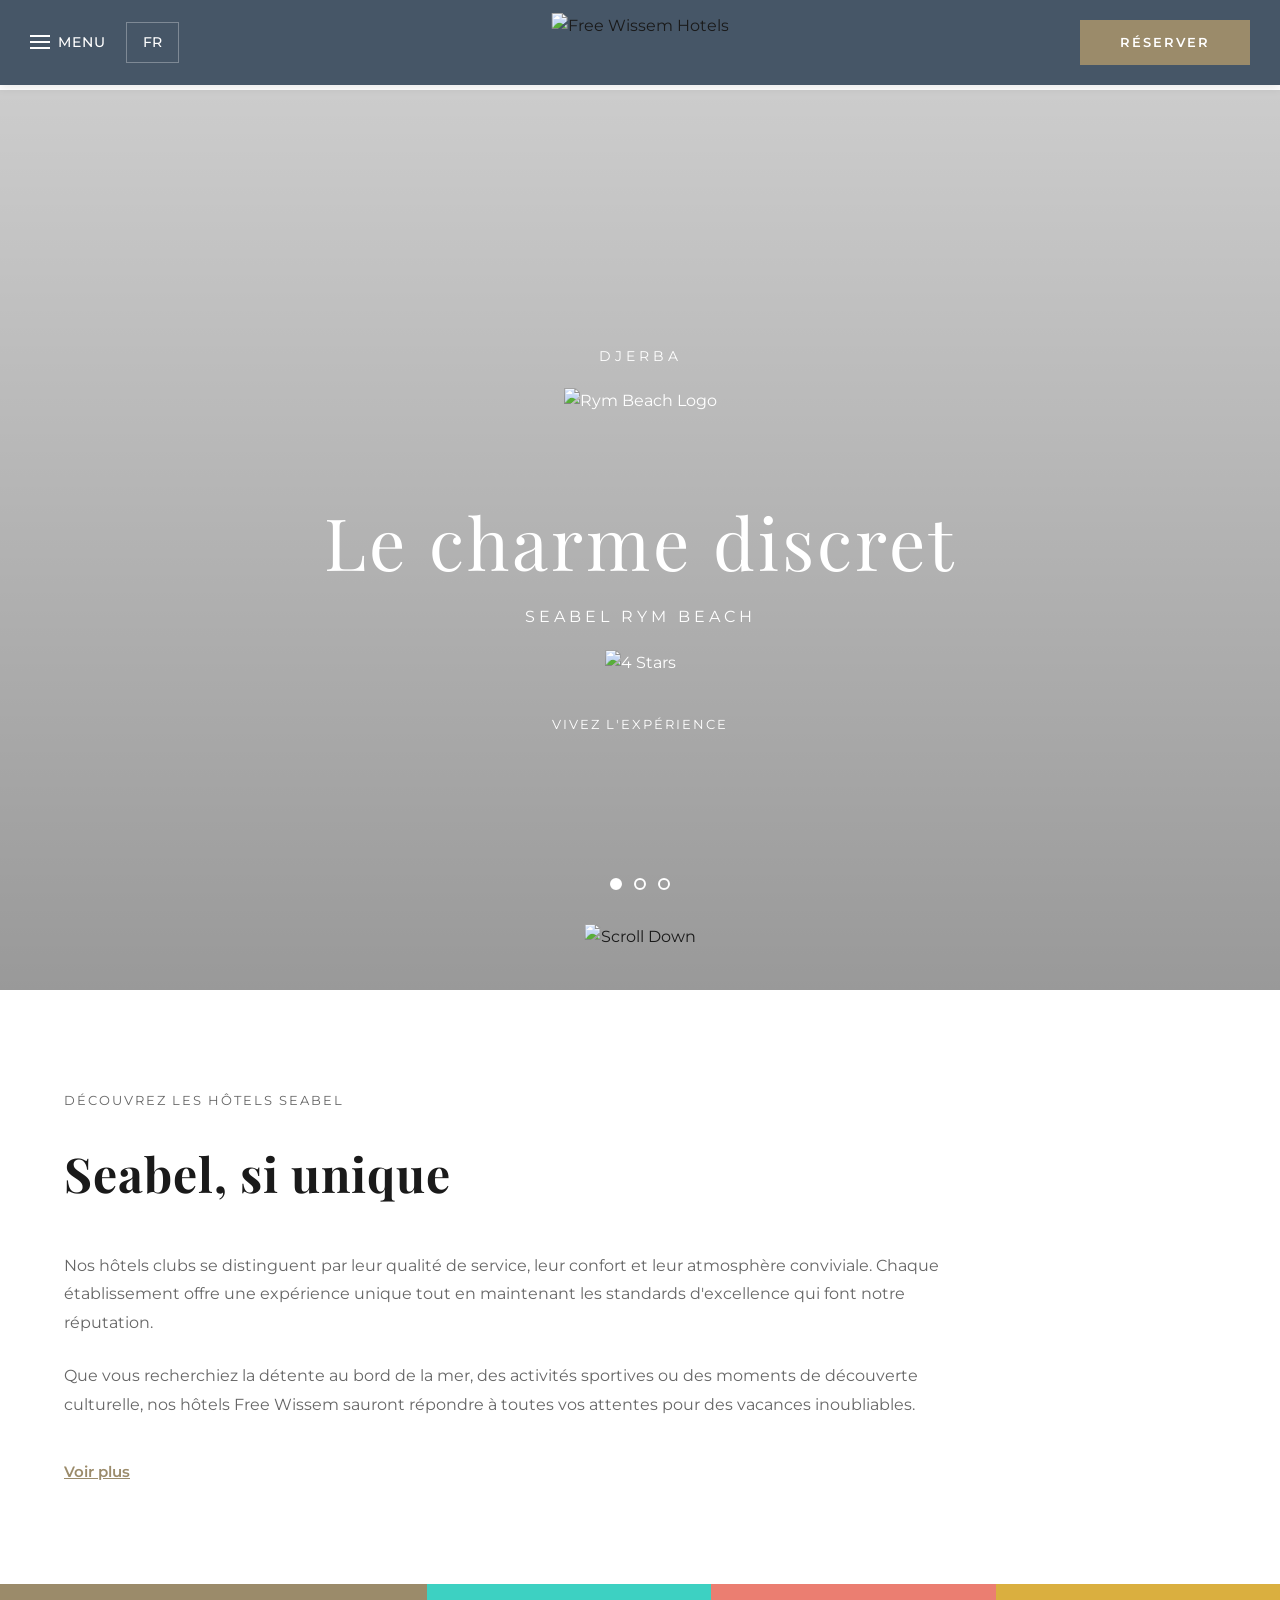
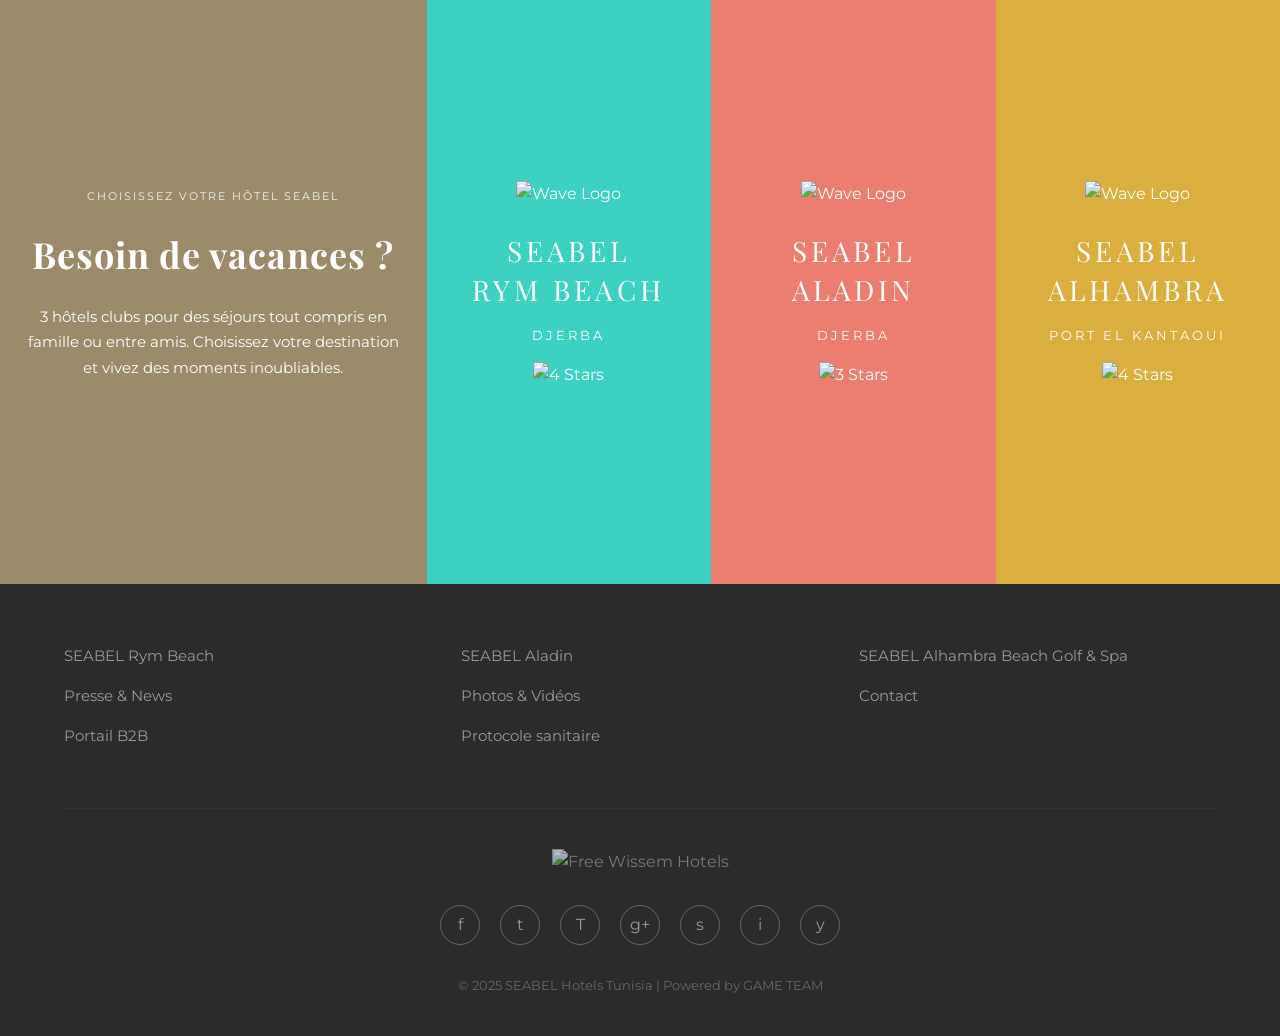
==== index.html @ 1a19ae2e "initial commit" ====
<!DOCTYPE html>
<html lang="fr">
<head>
    <meta charset="UTF-8">
    <meta name="viewport" content="width=device-width, initial-scale=1.0">
    <title>Seabel - Hotels & Resorts</title>
    <link rel="stylesheet" href="../styles.css">
    <link rel="preconnect" href="https://fonts.googleapis.com">
    <link rel="preconnect" href="https://fonts.gstatic.com" crossorigin>
    <link href="https://fonts.googleapis.com/css2?family=Montserrat:wght@300;400;500;600;700&family=Playfair+Display:wght@300;400;700&display=swap" rel="stylesheet">
</head>
<body>
    <!-- Header -->
    <header class="header">
        <div class="header-container">
            <div class="header-left">
                <input type="checkbox" id="menu-toggle" class="menu-toggle">
                <label for="menu-toggle" class="menu-button">
                    <span class="hamburger"></span>
                    <span class="menu-text">MENU</span>
                </label>
                
                <div class="language-selector">
                    <span class="current-lang">FR</span>
                </div>
            </div>
            
            <div class="header-center">
                <img src="https://slelguoygbfzlpylpxfs.supabase.co/storage/v1/object/public/test-clones/bacaa8ed-efd0-432f-a0ac-5a712ea986ef-seabelhotels-com/assets/images/seabel_hotels_logo-11.svg" alt="Free Wissem Hotels" class="logo">
                
            </div>
            
            <div class="header-right">
                <a href="#" class="reserve-button">RÉSERVER</a>
            </div>
        </div>
        
        <!-- Mobile Menu -->
        <nav class="mobile-menu">
            <ul>
                <li><a href="#rym-beach">Seabel Rym Beach</a></li>
                <li><a href="#aladin">SeabelAladin</a></li>
                <li><a href="#alhambra">Seabel Alhambra Beach Golf & Spa</a></li>
                <li><a href="#press">Presse & News</a></li>
                <li><a href="#media">Photos & Vidéos</a></li>
                <li><a href="#contact">Contact</a></li>
                <li><a href="#b2b">Portail B2B</a></li>
                <li><a href="#protocol">Protocole sanitaire</a></li>
            </ul>
        </nav>
    </header>

    <!-- Hero Slider -->
    <section class="hero-slider">
        <input type="radio" name="slider" id="slide1" checked>
        <input type="radio" name="slider" id="slide2">
        <input type="radio" name="slider" id="slide3">
        
        <div class="slides">
            <!-- Slide 1 -->
            <div class="slide" style="background-image: url('https://slelguoygbfzlpylpxfs.supabase.co/storage/v1/object/public/test-clones/bacaa8ed-efd0-432f-a0ac-5a712ea986ef-seabelhotels-com/assets/images/Slide-seabel-hotels-1-1-13.jpg')">
                <div class="slide-content">
                    <div class="slide-location">DJERBA</div>
                    <img src="https://slelguoygbfzlpylpxfs.supabase.co/storage/v1/object/public/test-clones/bacaa8ed-efd0-432f-a0ac-5a712ea986ef-seabelhotels-com/assets/images/Logo_slide_rym_beach-4.png" alt="Rym Beach Logo" class="slide-logo">
                    <h1 class="slide-title">Le charme discret</h1>
                    <div class="slide-hotel">SEABEL RYM BEACH</div>
                    <img src="https://slelguoygbfzlpylpxfs.supabase.co/storage/v1/object/public/test-clones/bacaa8ed-efd0-432f-a0ac-5a712ea986ef-seabelhotels-com/assets/images/4_Stars-7.png" alt="4 Stars" class="stars">
                    <div class="slide-cta">VIVEZ L'EXPÉRIENCE</div>
                </div>
            </div>
            
            <!-- Slide 2 -->
            <div class="slide" style="background-image: url('https://slelguoygbfzlpylpxfs.supabase.co/storage/v1/object/public/test-clones/bacaa8ed-efd0-432f-a0ac-5a712ea986ef-seabelhotels-com/assets/images/Slide_aladin_home-14.jpg')">
                <div class="slide-content">
                    <div class="slide-location">DJERBA</div>
                    <img src="https://slelguoygbfzlpylpxfs.supabase.co/storage/v1/object/public/test-clones/bacaa8ed-efd0-432f-a0ac-5a712ea986ef-seabelhotels-com/assets/images/Logo_aladin_slide-5.png" alt="Aladin Logo" class="slide-logo">
                    <h1 class="slide-title">L'authenticité retrouvée</h1>
                    <div class="slide-hotel">SEABEL ALADIN</div>
                    <img src="https://slelguoygbfzlpylpxfs.supabase.co/storage/v1/object/public/test-clones/bacaa8ed-efd0-432f-a0ac-5a712ea986ef-seabelhotels-com/assets/images/3_Stars-8.png" alt="3 Stars" class="stars">
                    <div class="slide-cta">VIVEZ L'EXPÉRIENCE</div>
                </div>
            </div>
            
            <!-- Slide 3 -->
            <div class="slide" style="background-image: url('https://slelguoygbfzlpylpxfs.supabase.co/storage/v1/object/public/test-clones/bacaa8ed-efd0-432f-a0ac-5a712ea986ef-seabelhotels-com/assets/images/Slide_alhambra_home-15.jpg')">
                <div class="slide-content">
                    <div class="slide-location">PORT EL KANTAOUI</div>
                    <img src="https://slelguoygbfzlpylpxfs.supabase.co/storage/v1/object/public/test-clones/bacaa8ed-efd0-432f-a0ac-5a712ea986ef-seabelhotels-com/assets/images/Logo_slide_alhambra-6.png" alt="Alhambra Logo" class="slide-logo">
                    <h1 class="slide-title">Le luxe paisible</h1>
                    <div class="slide-hotel">SEABEL ALHAMBRA</div>
                    <img src="https://slelguoygbfzlpylpxfs.supabase.co/storage/v1/object/public/test-clones/bacaa8ed-efd0-432f-a0ac-5a712ea986ef-seabelhotels-com/assets/images/4_Stars-7.png" alt="4 Stars" class="stars">
                    <div class="slide-cta">VIVEZ L'EXPÉRIENCE</div>
                </div>
            </div>
        </div>
        
        <!-- Navigation -->
        <div class="slider-nav">
            <label for="slide1" class="nav-dot"></label>
            <label for="slide2" class="nav-dot"></label>
            <label for="slide3" class="nav-dot"></label>
        </div>
        
        <!-- Scroll Indicator -->
        <div class="scroll-indicator">
            <img src="https://slelguoygbfzlpylpxfs.supabase.co/storage/v1/object/public/test-clones/bacaa8ed-efd0-432f-a0ac-5a712ea986ef-seabelhotels-com/assets/icons/arrow_bottom-3.png" alt="Scroll Down">
        </div>
    </section>

    <!-- About Section -->
    <section class="about-section">
        <div class="container">
            <div class="about-eyebrow">DÉCOUVREZ LES HÔTELS SEABEL</div>
            <h2 class="about-title">Seabel, si unique</h2>
            <div class="about-content">
                <p>Nos hôtels clubs se distinguent par leur qualité de service, leur confort et leur atmosphère conviviale. Chaque établissement offre une expérience unique tout en maintenant les standards d'excellence qui font notre réputation.</p>
                <p>Que vous recherchiez la détente au bord de la mer, des activités sportives ou des moments de découverte culturelle, nos hôtels Free Wissem sauront répondre à toutes vos attentes pour des vacances inoubliables.</p>
                <a href="#" class="about-link">Voir plus</a>
            </div>
        </div>
    </section>

    <!-- Hotels Showcase -->
    <section class="hotels-showcase">
        
               <div class="hotel-panel panel-selection">
            <div class="panel-content">
                <div class="selection-eyebrow">CHOISISSEZ VOTRE HÔTEL SEABEL</div>
                <h3 class="selection-title">Besoin de vacances ?</h3>
                <p class="selection-text">3 hôtels clubs pour des séjours tout compris en famille ou entre amis. Choisissez votre destination et vivez des moments inoubliables.</p>
            </div>
        </div>
        

        <div class="hotel-panel panel-rym" style="background-image: url('https://slelguoygbfzlpylpxfs.supabase.co/storage/v1/object/public/test-clones/bacaa8ed-efd0-432f-a0ac-5a712ea986ef-seabelhotels-com/assets/images/vignette_seabel_rym-20.jpg')">
            <div class="panel-content">
                <img src="https://slelguoygbfzlpylpxfs.supabase.co/storage/v1/object/public/test-clones/bacaa8ed-efd0-432f-a0ac-5a712ea986ef-seabelhotels-com/assets/images/seabel_hotels_sigle_blanc-10.svg" alt="Wave Logo" class="hotel-wave">
                <h3 class="hotel-name">SEABEL<br>RYM BEACH</h3>
                <div class="hotel-location">DJERBA</div>
                <img src="https://slelguoygbfzlpylpxfs.supabase.co/storage/v1/object/public/test-clones/bacaa8ed-efd0-432f-a0ac-5a712ea986ef-seabelhotels-com/assets/images/4_Stars-7.png" alt="4 Stars" class="hotel-stars">
            </div>
        </div>
        
        <div class="hotel-panel panel-aladin" style="background-image: url('https://slelguoygbfzlpylpxfs.supabase.co/storage/v1/object/public/test-clones/bacaa8ed-efd0-432f-a0ac-5a712ea986ef-seabelhotels-com/assets/images/vignette_seabel_aladin-21.jpg')">
            <div class="panel-content">
                <img src="https://slelguoygbfzlpylpxfs.supabase.co/storage/v1/object/public/test-clones/bacaa8ed-efd0-432f-a0ac-5a712ea986ef-seabelhotels-com/assets/images/seabel_hotels_sigle_blanc-10.svg" alt="Wave Logo" class="hotel-wave">
                <h3 class="hotel-name">SEABEL<br>ALADIN</h3>
                <div class="hotel-location">DJERBA</div>
                <img src="https://slelguoygbfzlpylpxfs.supabase.co/storage/v1/object/public/test-clones/bacaa8ed-efd0-432f-a0ac-5a712ea986ef-seabelhotels-com/assets/images/3_Stars-8.png" alt="3 Stars" class="hotel-stars">
            </div>
        </div>
        
        <div class="hotel-panel panel-alhambra" style="background-image: url('https://slelguoygbfzlpylpxfs.supabase.co/storage/v1/object/public/test-clones/bacaa8ed-efd0-432f-a0ac-5a712ea986ef-seabelhotels-com/assets/images/vignette_seabel_alhambra-22.jpg')">
            <div class="panel-content">
                <img src="https://slelguoygbfzlpylpxfs.supabase.co/storage/v1/object/public/test-clones/bacaa8ed-efd0-432f-a0ac-5a712ea986ef-seabelhotels-com/assets/images/seabel_hotels_sigle_blanc-10.svg" alt="Wave Logo" class="hotel-wave">
                <h3 class="hotel-name">SEABEL<br>ALHAMBRA</h3>
                <div class="hotel-location">PORT EL KANTAOUI</div>
                <img src="https://slelguoygbfzlpylpxfs.supabase.co/storage/v1/object/public/test-clones/bacaa8ed-efd0-432f-a0ac-5a712ea986ef-seabelhotels-com/assets/images/4_Stars-7.png" alt="4 Stars" class="hotel-stars">
            </div>
        </div>
    </section>

    <!-- Footer -->
    <footer class="footer">
        <div class="footer-container">
            <div class="footer-columns">
                <div class="footer-column">
                    <a href="#rym-beach">SEABEL Rym Beach</a>
                    <a href="#press">Presse & News</a>
                    <a href="#b2b">Portail B2B</a>
                </div>
                <div class="footer-column">
                    <a href="#aladin">SEABEL Aladin</a>
                    <a href="#media">Photos & Vidéos</a>
                    <a href="#protocol">Protocole sanitaire</a>
                </div>
                <div class="footer-column">
                    <a href="#alhambra">SEABEL Alhambra Beach Golf & Spa</a>
                    <a href="#contact">Contact</a>
                </div>
            </div>
            
            <div class="footer-bottom">
                <img src="https://slelguoygbfzlpylpxfs.supabase.co/storage/v1/object/public/test-clones/bacaa8ed-efd0-432f-a0ac-5a712ea986ef-seabelhotels-com/assets/images/seabel_hotels_logo-11.svg" alt="Free Wissem Hotels" class="footer-logo">
                
                <div class="social-icons">
                    <a href="#" class="social-icon">f</a>
                    <a href="#" class="social-icon">t</a>
                    <a href="#" class="social-icon">T</a>
                    <a href="#" class="social-icon">g+</a>
                    <a href="#" class="social-icon">s</a>
                    <a href="#" class="social-icon">i</a>
                    <a href="#" class="social-icon">y</a>
                </div>
                
                <div class="copyright">
                    © 2025 SEABEL Hotels Tunisia | Powered by GAME TEAM
                </div>
            </div>
        </div>
    </footer>
</body>
</html>
---- styles.css ----
/* Reset and Base Styles */
* {
    margin: 0;
    padding: 0;
    box-sizing: border-box;
}

:root {
    --color-primary: #9B8B6A;
    --color-text-primary: #1a1a1a;
    --color-text-secondary: #666666;
    --color-white: #ffffff;
    --color-light-gray: #F5F5F5;
    --color-turquoise: #1CC9B8;
    --color-coral: #E86859;
    --color-amber: #D4A21E;
    --color-dark-bg: #2B2B2B;
    --color-header-bg: rgba(61, 77, 95, 0.95);
    --font-display: 'Playfair Display', serif;
    --font-body: 'Montserrat', sans-serif;
}

html {
    scroll-behavior: smooth;
}

body {
    font-family: var(--font-body);
    font-size: 16px;
    line-height: 1.6;
    color: var(--color-text-primary);
    background-color: var(--color-white);
}

h1, h2, h3 {
    font-family: var(--font-display);
}

a {
    text-decoration: none;
    color: inherit;
}

.container {
    max-width: 1200px;
    margin: 0 auto;
    padding: 0 24px;
}

/* Header Styles */
.header {
    position: fixed;
    top: 0;
    left: 0;
    right: 0;
    background: var(--color-header-bg);
    z-index: 1000;
    padding: 20px 0;
    box-shadow: 0 2px 10px rgba(0, 0, 0, 0.1);
}

.header-container {
    max-width: 1400px;
    margin: 0 auto;
    padding: 0 30px;
    display: flex;
    justify-content: space-between;
    align-items: center;
}

.header-left {
    display: flex;
    align-items: center;
    gap: 20px;
}

.menu-toggle {
    display: none;
}

.menu-button {
    display: flex;
    align-items: center;
    gap: 8px;
    cursor: pointer;
    color: var(--color-white);
    font-size: 14px;
    font-weight: 500;
    letter-spacing: 1px;
}

.hamburger {
    width: 20px;
    height: 2px;
    background: var(--color-white);
    position: relative;
    display: block;
    transition: all 0.3s ease;
}

.hamburger::before,
.hamburger::after {
    content: '';
    position: absolute;
    width: 20px;
    height: 2px;
    background: var(--color-white);
    left: 0;
    transition: all 0.3s ease;
}

.hamburger::before {
    top: -6px;
}

.hamburger::after {
    top: 6px;
}

.menu-toggle:checked + .menu-button .hamburger {
    background: transparent;
}

.menu-toggle:checked + .menu-button .hamburger::before {
    transform: rotate(45deg);
    top: 0;
}

.menu-toggle:checked + .menu-button .hamburger::after {
    transform: rotate(-45deg);
    top: 0;
}

.menu-text {
    color: var(--color-white);
}

.language-selector {
    color: var(--color-white);
    font-size: 14px;
    font-weight: 500;
    padding: 8px 16px;
    border: 1px solid rgba(255, 255, 255, 0.3);
    cursor: pointer;
}

.header-center {
    position: absolute;
    left: 50%;
    transform: translateX(-50%);
    text-align: center;
}

.logo {
    height: 50px;
    display: block;
    margin-bottom: 8px;
}

.app-badges {
    display: flex;
    gap: 8px;
    justify-content: center;
}

.app-badge {
    height: 18px;
}

.header-right {
    display: flex;
    align-items: center;
    gap: 20px;
}

.reserve-button {
    background: var(--color-primary);
    color: var(--color-white);
    padding: 12px 40px;
    font-size: 13px;
    font-weight: 600;
    letter-spacing: 2px;
    text-transform: uppercase;
    transition: all 0.3s ease;
}

.reserve-button:hover {
    background: #8a7a5a;
}

/* Mobile Menu */
.mobile-menu {
    position: fixed;
    top: 90px;
    right: -100%;
    width: 300px;
    height: calc(100vh - 90px);
    background: var(--color-header-bg);
    transition: right 0.4s ease;
    overflow-y: auto;
    padding: 40px 20px;
    z-index: 999;
}

.menu-toggle:checked ~ .mobile-menu {
    right: 0;
}

.mobile-menu ul {
    list-style: none;
}

.mobile-menu li {
    margin-bottom: 24px;
}

.mobile-menu a {
    color: var(--color-white);
    font-size: 15px;
    font-weight: 500;
    letter-spacing: 0.5px;
    transition: color 0.3s ease;
}

.mobile-menu a:hover {
    color: var(--color-primary);
}

/* Hero Slider */
.hero-slider {
    position: relative;
    height: 100vh;
    overflow: hidden;
    margin-top: 90px;
}

.hero-slider input[type="radio"] {
    display: none;
}

.slides {
    display: flex;
    height: 100%;
    position: relative;
}

.slide {
    position: absolute;
    width: 100%;
    height: 100%;
    background-size: cover;
    background-position: center;
    opacity: 0;
    transition: opacity 1s ease-in-out;
    pointer-events: none;
}

.slide::before {
    content: '';
    position: absolute;
    top: 0;
    left: 0;
    right: 0;
    bottom: 0;
    background: linear-gradient(to bottom, rgba(0,0,0,0.2) 0%, rgba(0,0,0,0.4) 100%);
}

#slide1:checked ~ .slides .slide:nth-child(1),
#slide2:checked ~ .slides .slide:nth-child(2),
#slide3:checked ~ .slides .slide:nth-child(3) {
    opacity: 1;
    pointer-events: auto;
}

.slide-content {
    position: relative;
    z-index: 10;
    height: 100%;
    display: flex;
    flex-direction: column;
    justify-content: center;
    align-items: center;
    text-align: center;
    color: var(--color-white);
    padding: 0 20px;
}

.slide-location {
    font-size: 14px;
    letter-spacing: 4px;
    text-transform: uppercase;
    margin-bottom: 20px;
    font-weight: 400;
}

.slide-logo {
    height: 80px;
    margin-bottom: 30px;
}

.slide-title {
    font-size: 72px;
    font-weight: 300;
    letter-spacing: 3px;
    margin-bottom: 20px;
    line-height: 1.2;
}

.slide-hotel {
    font-size: 16px;
    letter-spacing: 4px;
    text-transform: uppercase;
    margin-bottom: 20px;
    font-weight: 400;
}

.stars {
    height: 24px;
    margin-bottom: 20px;
}

.slide-cta {
    font-size: 13px;
    letter-spacing: 2px;
    text-transform: uppercase;
    margin-top: 20px;
}

/* Slider Navigation Dots */
.slider-nav {
    position: absolute;
    bottom: 100px;
    left: 50%;
    transform: translateX(-50%);
    display: flex;
    gap: 12px;
    z-index: 20;
}

.nav-dot {
    width: 12px;
    height: 12px;
    border: 2px solid var(--color-white);
    border-radius: 50%;
    cursor: pointer;
    transition: all 0.3s ease;
    display: block;
}

.nav-dot:hover {
    background: rgba(255, 255, 255, 0.5);
}

#slide1:checked ~ .slider-nav label[for="slide1"],
#slide2:checked ~ .slider-nav label[for="slide2"],
#slide3:checked ~ .slider-nav label[for="slide3"] {
    background: var(--color-white);
}

/* Scroll Indicator */
.scroll-indicator {
    position: absolute;
    bottom: 40px;
    left: 50%;
    transform: translateX(-50%);
    z-index: 20;
    text-align: center;
}

.scroll-indicator img {
    width: 20px;
    animation: bounce 2s infinite;
}

@keyframes bounce {
    0%, 20%, 50%, 80%, 100% {
        transform: translateY(0);
    }
    40% {
        transform: translateY(-10px);
    }
    60% {
        transform: translateY(-5px);
    }
}

/* About Section */
.about-section {
    padding: 100px 0;
    background: var(--color-white);
}

.about-eyebrow {
    font-size: 13px;
    letter-spacing: 2px;
    text-transform: uppercase;
    color: var(--color-text-secondary);
    margin-bottom: 24px;
}

.about-title {
    font-size: 48px;
    font-weight: 700;
    color: var(--color-text-primary);
    margin-bottom: 40px;
    letter-spacing: 1px;
}

.about-content {
    max-width: 900px;
}

.about-content p {
    font-size: 16px;
    line-height: 1.8;
    color: var(--color-text-secondary);
    margin-bottom: 24px;
}

.about-link {
    display: inline-block;
    color: var(--color-primary);
    font-weight: 600;
    font-size: 15px;
    text-decoration: underline;
    margin-top: 16px;
    transition: color 0.3s ease;
}

.about-link:hover {
    color: #8a7a5a;
}

/* Hotels Showcase */
.hotels-showcase {
    display: flex;
    min-height: 600px;
}

.hotel-panel {
    flex: 1;
    position: relative;
    overflow: hidden;
    background-size: cover;
    background-position: center;
    display: flex;
    align-items: center;
    justify-content: center;
    transition: all 0.4s ease;
    min-height: 600px;
}

.hotel-panel::before {
    content: '';
    position: absolute;
    top: 0;
    left: 0;
    right: 0;
    bottom: 0;
    transition: opacity 0.4s ease;
}

.panel-lifestyle::before {
    background: rgba(0, 0, 0, 0.6);
}

.panel-selection {
    background: var(--color-primary);
    flex: 1.5;
}

.panel-rym::before {
    background: rgba(28, 201, 184, 0.85);
}

.panel-aladin::before {
    background: rgba(232, 104, 89, 0.85);
}

.panel-alhambra::before {
    background: rgba(212, 162, 30, 0.85);
}

.hotel-panel:hover::before {
    opacity: 0.75;
}

.hotel-panel:hover {
    flex: 1.2;
}

.panel-content {
    position: relative;
    z-index: 10;
    text-align: center;
    color: var(--color-white);
    padding: 40px 20px;
}

.lifestyle-logo {
    height: 100px;
    margin-bottom: 20px;
}

.lifestyle-tagline {
    font-size: 13px;
    letter-spacing: 3px;
    text-transform: uppercase;
}

.selection-eyebrow {
    font-size: 11px;
    letter-spacing: 2px;
    text-transform: uppercase;
    margin-bottom: 20px;
    opacity: 0.9;
}

.selection-title {
    font-size: 36px;
    font-weight: 700;
    margin-bottom: 20px;
    letter-spacing: 1px;
}

.selection-text {
    font-size: 15px;
    line-height: 1.7;
    max-width: 400px;
    margin: 0 auto;
}

.hotel-wave {
    height: 60px;
    margin-bottom: 24px;
}

.hotel-name {
    font-size: 28px;
    font-weight: 400;
    letter-spacing: 4px;
    text-transform: uppercase;
    margin-bottom: 16px;
    line-height: 1.4;
}

.hotel-location {
    font-size: 13px;
    letter-spacing: 3px;
    text-transform: uppercase;
    margin-bottom: 16px;
}

.hotel-stars {
    height: 20px;
}

/* Footer */
.footer {
    background: var(--color-dark-bg);
    padding: 60px 0 40px;
    color: #999999;
}

.footer-container {
    max-width: 1200px;
    margin: 0 auto;
    padding: 0 24px;
}

.footer-columns {
    display: grid;
    grid-template-columns: repeat(3, 1fr);
    gap: 40px;
    margin-bottom: 60px;
}

.footer-column {
    display: flex;
    flex-direction: column;
    gap: 16px;
}

.footer-column a {
    font-size: 15px;
    color: #999999;
    transition: color 0.3s ease;
}

.footer-column a:hover {
    color: var(--color-white);
}

.footer-bottom {
    text-align: center;
    padding-top: 40px;
    border-top: 1px solid #333333;
}

.footer-logo {
    height: 50px;
    margin-bottom: 30px;
    opacity: 0.7;
}

.social-icons {
    display: flex;
    justify-content: center;
    gap: 20px;
    margin-bottom: 30px;
}

.social-icon {
    width: 40px;
    height: 40px;
    border: 1px solid #666666;
    border-radius: 50%;
    display: flex;
    align-items: center;
    justify-content: center;
    color: #999999;
    font-size: 16px;
    transition: all 0.3s ease;
}

.social-icon:hover {
    background: var(--color-primary);
    border-color: var(--color-primary);
    color: var(--color-white);
}

.copyright {
    font-size: 13px;
    color: #666666;
}

/* Responsive Design */
@media (max-width: 1024px) {
    .header-center {
        position: static;
        transform: none;
    }
    
    .slide-title {
        font-size: 48px;
    }
    
    .hotels-showcase {
        flex-wrap: wrap;
    }
    
    .hotel-panel {
        min-width: 50%;
        min-height: 400px;
    }
}

@media (max-width: 768px) {
    .header-container {
        flex-wrap: wrap;
    }
    
    .header-center {
        order: -1;
        width: 100%;
        margin-bottom: 20px;
    }
    
    .app-badges {
        display: none;
    }
    
    .slide-title {
        font-size: 36px;
    }
    
    .slide-location,
    .slide-hotel {
        font-size: 12px;
        letter-spacing: 2px;
    }
    
    .about-section {
        padding: 60px 0;
    }
    
    .about-title {
        font-size: 32px;
    }
    
    .hotels-showcase {
        flex-direction: column;
    }
    
    .hotel-panel {
        min-width: 100%;
        min-height: 400px;
    }
    
    .hotel-panel:hover {
        flex: 1;
    }
    
    .panel-selection {
        flex: 1;
    }
    
    .footer-columns {
        grid-template-columns: 1fr;
        gap: 30px;
    }
}

@media (max-width: 480px) {
    .header {
        padding: 15px 0;
    }
    
    .logo {
        height: 40px;
    }
    
    .reserve-button {
        padding: 10px 24px;
        font-size: 11px;
    }
    
    .slide-title {
        font-size: 28px;
    }
    
    .slide-logo {
        height: 60px;
    }
    
    .about-title {
        font-size: 28px;
    }
    
    .selection-title {
        font-size: 28px;
    }
    
    .hotel-name {
        font-size: 22px;
        letter-spacing: 2px;
    }
}
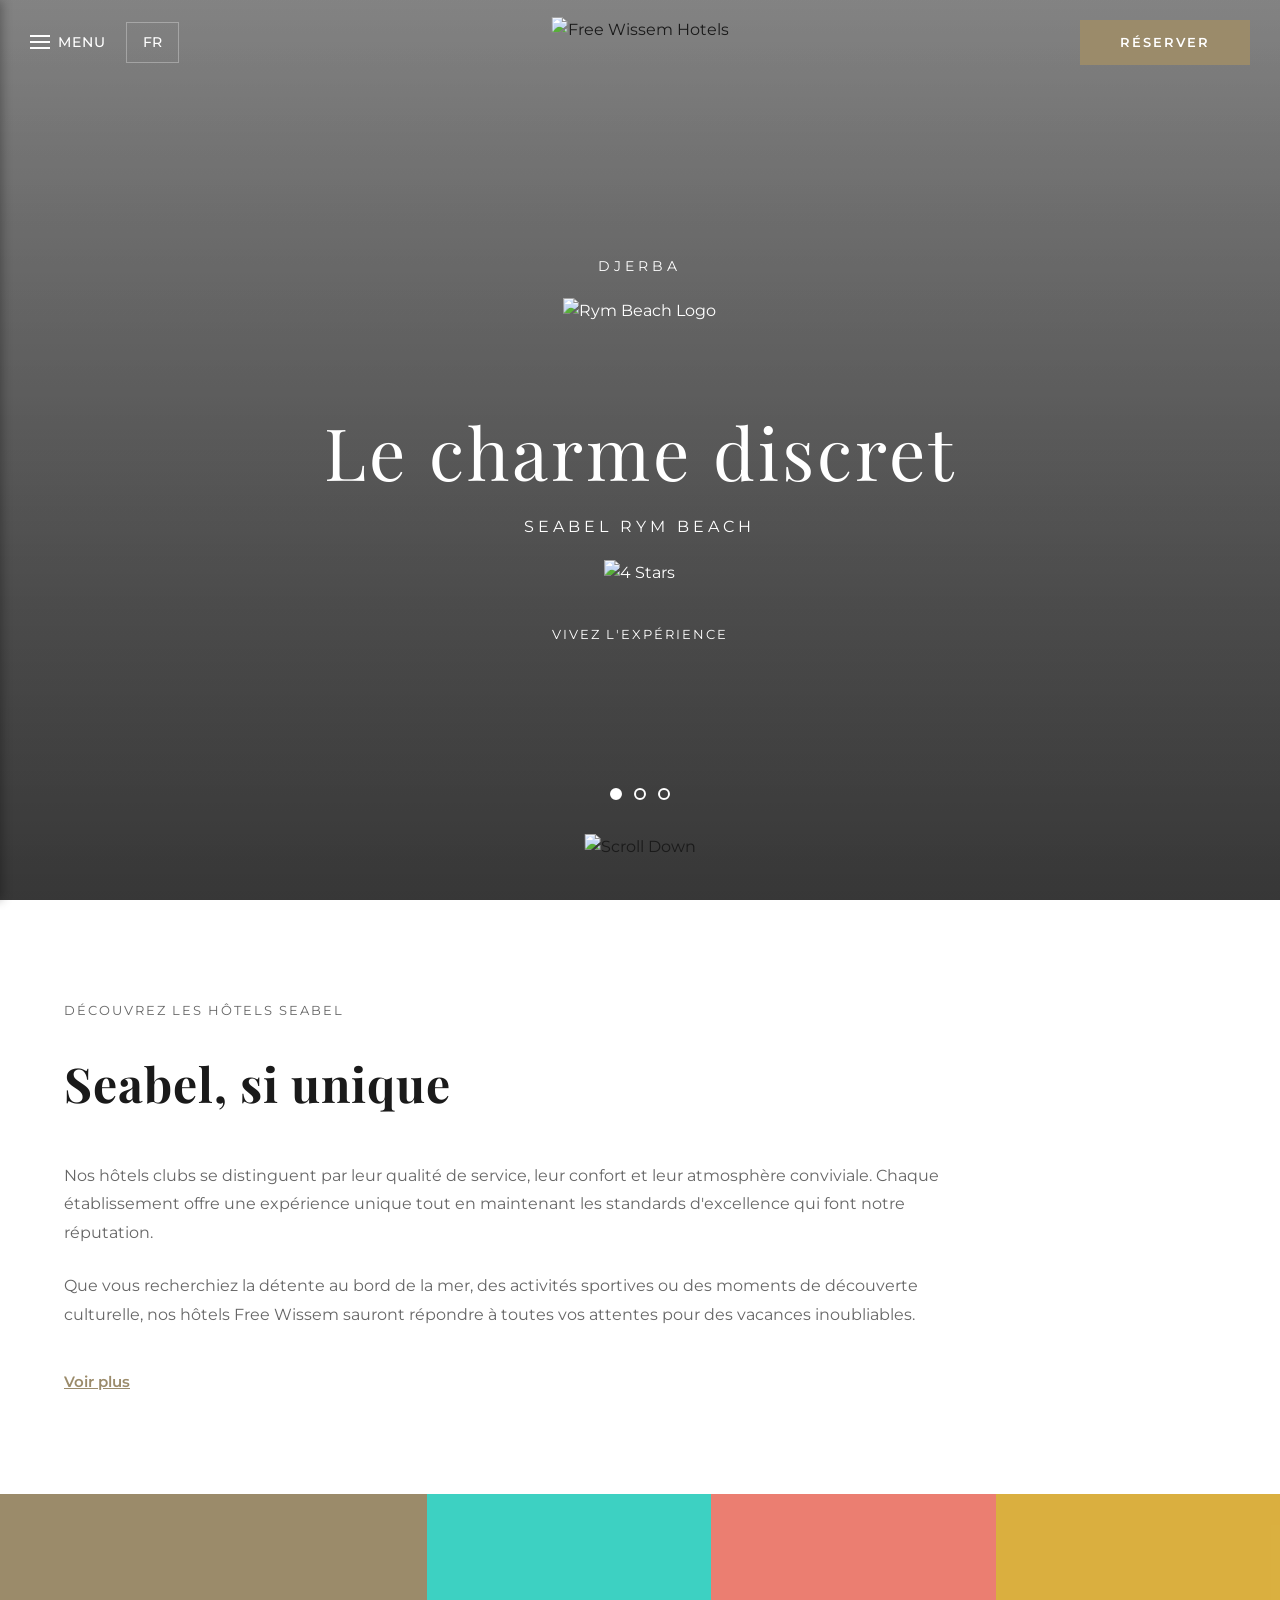
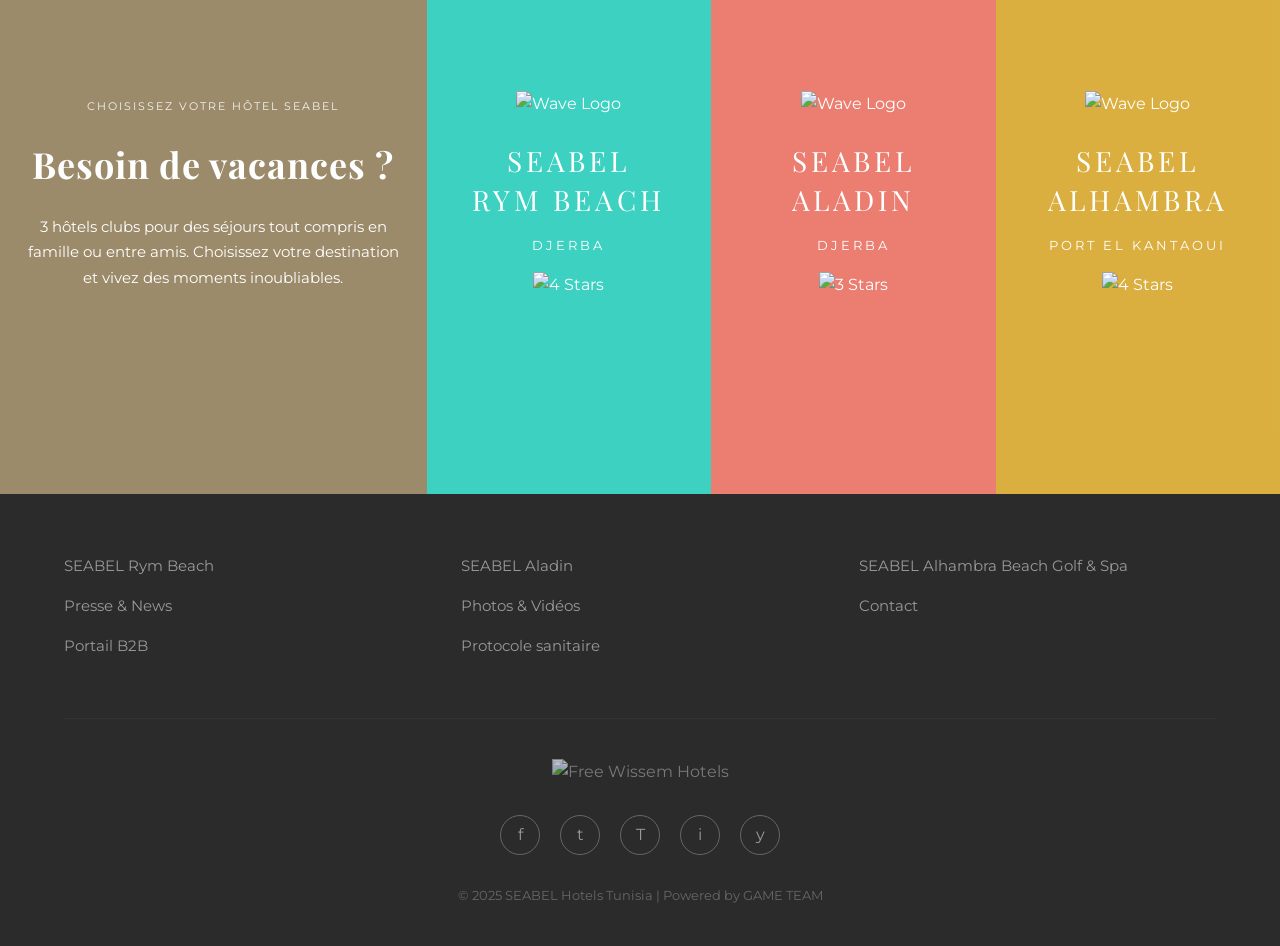
==== commit 9aefbf7e: "nav-bar news" ====
--- a/index.html
+++ b/index.html
@@ -4,7 +4,7 @@
     <meta charset="UTF-8">
     <meta name="viewport" content="width=device-width, initial-scale=1.0">
     <title>Seabel - Hotels & Resorts</title>
-    <link rel="stylesheet" href="../styles.css">
+    <link rel="stylesheet" href="styles.css">
     <link rel="preconnect" href="https://fonts.googleapis.com">
     <link rel="preconnect" href="https://fonts.gstatic.com" crossorigin>
     <link href="https://fonts.googleapis.com/css2?family=Montserrat:wght@300;400;500;600;700&family=Playfair+Display:wght@300;400;700&display=swap" rel="stylesheet">
@@ -15,6 +15,16 @@
         <div class="header-container">
             <div class="header-left">
                 <input type="checkbox" id="menu-toggle" class="menu-toggle">
+                <nav class="side-menu">
+                    <ul>
+                        <li><a href="#rym-beach">Seabel Rym Beach</a></li>
+                        <li><a href="#aladin">Seabel Aladin</a></li>
+                        <li><a href="#alhambra">Seabel Alhambra Beach Golf & Spa</a></li>
+                        <li><a href="#press">Presse & News</a></li>
+                        <li><a href="#contact">Contact</a></li>
+                        <li><a href="#protocol">Protocole sanitaire</a></li>
+                    </ul>
+                </nav>
                 <label for="menu-toggle" class="menu-button">
                     <span class="hamburger"></span>
                     <span class="menu-text">MENU</span>
@@ -184,13 +194,11 @@
                 <img src="https://slelguoygbfzlpylpxfs.supabase.co/storage/v1/object/public/test-clones/bacaa8ed-efd0-432f-a0ac-5a712ea986ef-seabelhotels-com/assets/images/seabel_hotels_logo-11.svg" alt="Free Wissem Hotels" class="footer-logo">
                 
                 <div class="social-icons">
-                    <a href="#" class="social-icon">f</a>
-                    <a href="#" class="social-icon">t</a>
-                    <a href="#" class="social-icon">T</a>
-                    <a href="#" class="social-icon">g+</a>
-                    <a href="#" class="social-icon">s</a>
-                    <a href="#" class="social-icon">i</a>
-                    <a href="#" class="social-icon">y</a>
+                    <a href="https://www.facebook.com/seabelhotels" class="social-icon">f</a>
+                    <a href="https://x.com/seabelhotels" class="social-icon">t</a>
+                    <a href="https://www.tripadvisor.com/Search?q=seabel+hotels#&ssrc=a&o=0" class="social-icon">T</a>
+                    <a href="https://www.instagram.com/seabelhotels/" class="social-icon">i</a>
+                    <a href="https://www.youtube.com/channel/UCIEZ0wWvn6tGSqJVrfM0qOQ" class="social-icon">y</a>
                 </div>
                 
                 <div class="copyright">
@@ -199,6 +207,8 @@
             </div>
         </div>
     </footer>
+
+    
 </body>
 </html>
 
--- a/styles.css
+++ b/styles.css
@@ -48,15 +48,52 @@
 }
 
 /* Header Styles */
+/* cacher la checkbox */
+.menu-toggle {
+    display: none;
+}
+
+/* menu caché par défaut */
+.side-menu {
+    position: fixed;
+    top: 0;
+    left: -250px;
+    width: 250px;
+    height: 100%;
+    background: #111;
+    padding-top: 80px;
+    transition: left 0.3s ease;
+    z-index: 1000;
+}
+
+/* menu visible quand on clique sur MENU */
+.menu-toggle:checked + .side-menu {
+    left: 0;
+}
+
+/* style des liens */
+.side-menu ul {
+    list-style: none;
+    padding: 0;
+}
+
+.side-menu ul li {
+    padding: 15px 20px;
+}
+
+.side-menu ul li a {
+    color: white;
+    text-decoration: none;
+    font-size: 18px;
+}
+
 .header {
     position: fixed;
     top: 0;
     left: 0;
     right: 0;
-    background: var(--color-header-bg);
     z-index: 1000;
     padding: 20px 0;
-    box-shadow: 0 2px 10px rgba(0, 0, 0, 0.1);
 }
 
 .header-container {
@@ -154,7 +191,6 @@
 .logo {
     height: 50px;
     display: block;
-    margin-bottom: 8px;
 }
 
 .app-badges {
@@ -226,12 +262,93 @@
     color: var(--color-primary);
 }
 
+/* Side Menu */
+.side-menu {
+    position: fixed;
+    top: 0;
+    left: -350px;
+    width: 350px;
+    height: 100vh;
+    background: var(--color-header-bg);
+    transition: left 0.4s ease;
+    overflow-y: auto;
+    padding: 100px 40px 40px;
+    z-index: 998;
+    box-shadow: 2px 0 10px rgba(0, 0, 0, 0.3);
+}
+
+.menu-toggle:checked ~ .side-menu {
+    left: 0;
+}
+
+.close-menu {
+    position: absolute;
+    top: 20px;
+    right: 20px;
+    font-size: 40px;
+    color: var(--color-white);
+    cursor: pointer;
+    line-height: 1;
+    transition: color 0.3s ease;
+}
+
+.close-menu:hover {
+    color: var(--color-primary);
+}
+
+.menu-overlay {
+    position: fixed;
+    top: 0;
+    left: 0;
+    width: 100%;
+    height: 100%;
+    background: rgba(0, 0, 0, 0.5);
+    opacity: 0;
+    visibility: hidden;
+    transition: all 0.4s ease;
+    z-index: 997;
+}
+
+.menu-toggle:checked ~ .menu-overlay {
+    opacity: 1;
+    visibility: visible;
+}
+
+.side-menu ul {
+    list-style: none;
+}
+
+.side-menu li {
+    margin-bottom: 30px;
+    border-bottom: 1px solid rgba(255, 255, 255, 0.1);
+    padding-bottom: 20px;
+}
+
+.side-menu li:last-child {
+    border-bottom: none;
+}
+
+.side-menu a {
+    color: var(--color-white);
+    font-size: 16px;
+    font-weight: 500;
+    letter-spacing: 1px;
+    transition: all 0.3s ease;
+    display: block;
+    text-transform: uppercase;
+}
+
+.side-menu a:hover {
+    color: var(--color-primary);
+    padding-left: 10px;
+}
+
 /* Hero Slider */
 .hero-slider {
     position: relative;
     height: 100vh;
     overflow: hidden;
-    margin-top: 90px;
+    margin-top: 0;
 }
 
 .hero-slider input[type="radio"] {
@@ -242,17 +359,28 @@
     display: flex;
     height: 100%;
     position: relative;
+    width: 300%;
+    transition: transform 0.6s ease-in-out;
+}
+
+#slide1:checked ~ .slides {
+    transform: translateX(0);
+}
+
+#slide2:checked ~ .slides {
+    transform: translateX(-33.333%);
+}
+
+#slide3:checked ~ .slides {
+    transform: translateX(-66.666%);
 }
 
 .slide {
-    position: absolute;
-    width: 100%;
+    width: 33.333%;
     height: 100%;
     background-size: cover;
     background-position: center;
-    opacity: 0;
-    transition: opacity 1s ease-in-out;
-    pointer-events: none;
+    flex-shrink: 0;
 }
 
 .slide::before {
@@ -265,11 +393,50 @@
     background: linear-gradient(to bottom, rgba(0,0,0,0.2) 0%, rgba(0,0,0,0.4) 100%);
 }
 
-#slide1:checked ~ .slides .slide:nth-child(1),
-#slide2:checked ~ .slides .slide:nth-child(2),
-#slide3:checked ~ .slides .slide:nth-child(3) {
-    opacity: 1;
-    pointer-events: auto;
+/* Slider Arrows */
+.slider-arrow {
+    position: absolute;
+    top: 50%;
+    transform: translateY(-50%);
+    font-size: 60px;
+    color: var(--color-white);
+    cursor: pointer;
+    z-index: 30;
+    width: 50px;
+    height: 50px;
+    display: none;
+    align-items: center;
+    justify-content: center;
+    transition: all 0.3s ease;
+    user-select: none;
+}
+
+.slider-arrow:hover {
+    background: rgba(0, 0, 0, 0.6);
+}
+
+.arrow-left {
+    left: 20px;
+}
+
+.arrow-right {
+    right: 20px;
+}
+
+#slide1:checked ~ .arrow-right-1 {
+    display: flex;
+}
+
+#slide2:checked ~ .arrow-left-2 {
+    display: flex;
+}
+
+#slide2:checked ~ .arrow-right-2 {
+    display: flex;
+}
+
+#slide3:checked ~ .arrow-left-3 {
+    display: flex;
 }
 
 .slide-content {
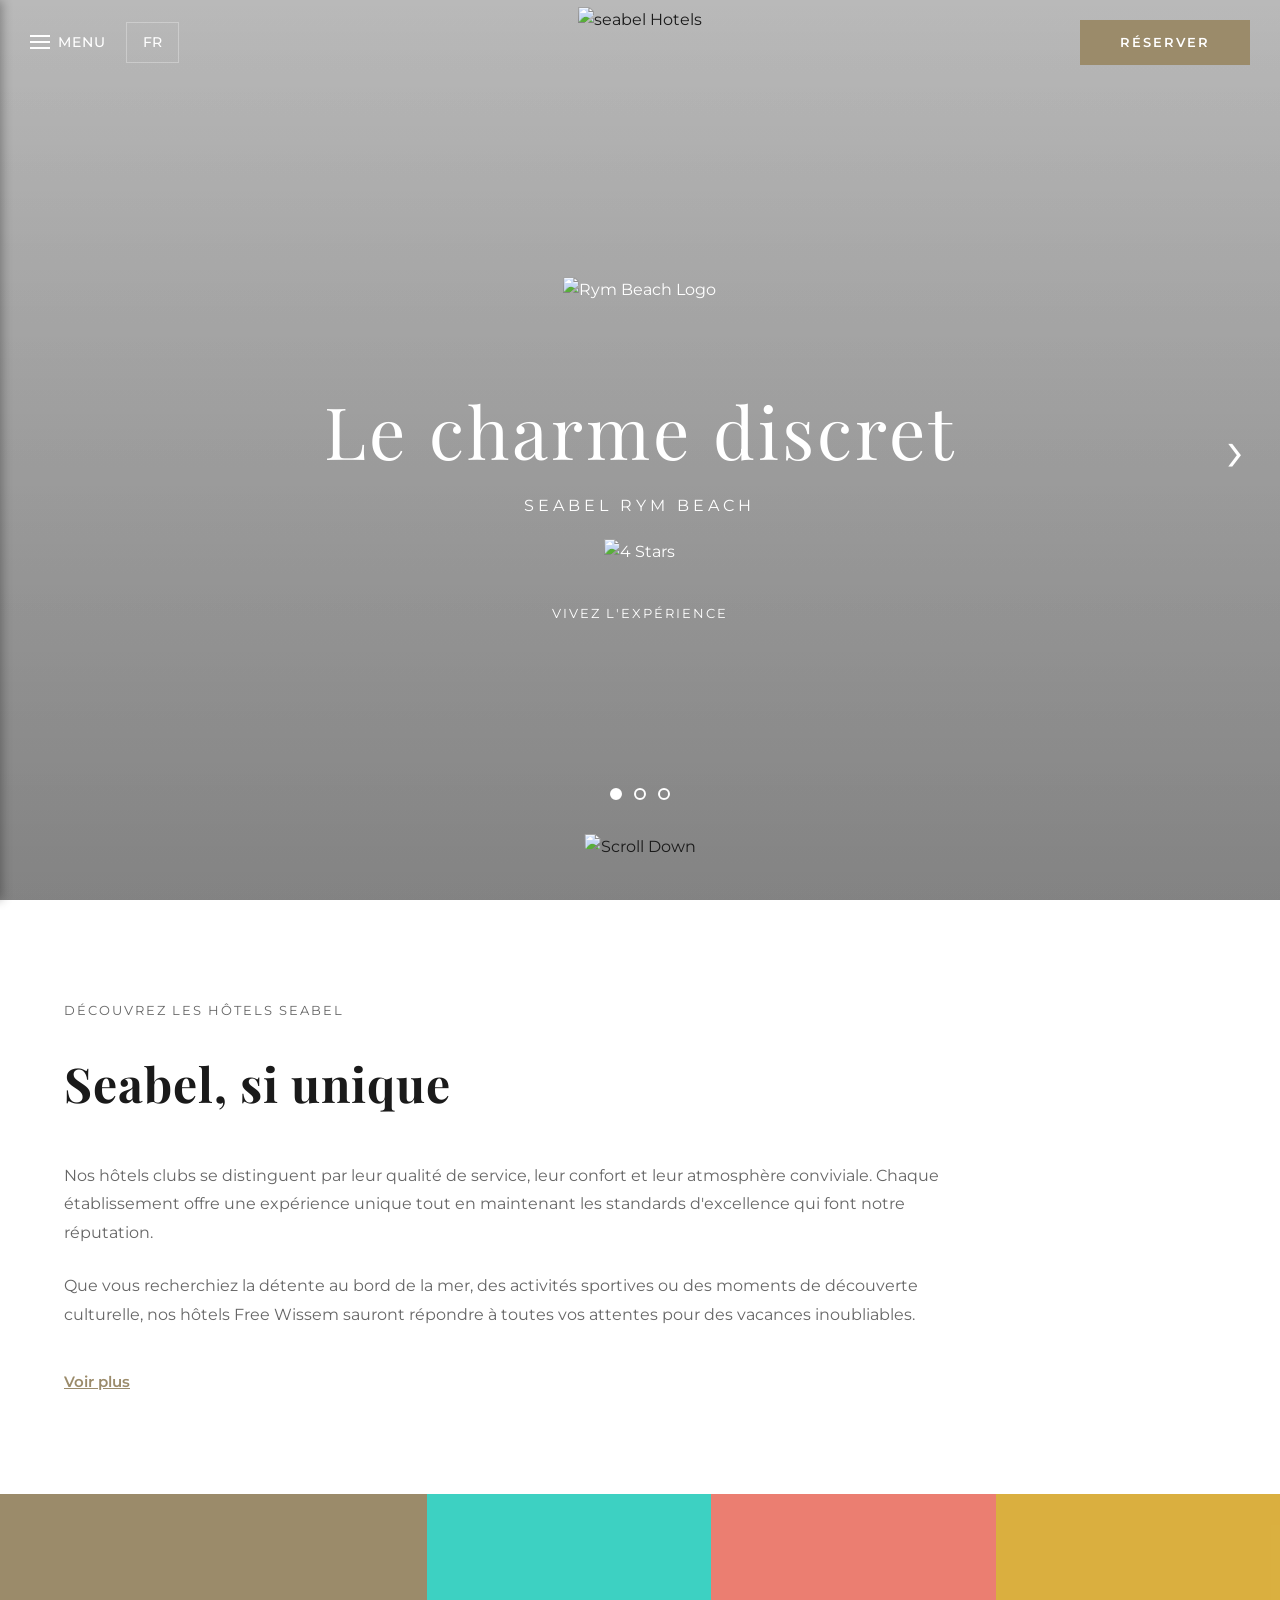
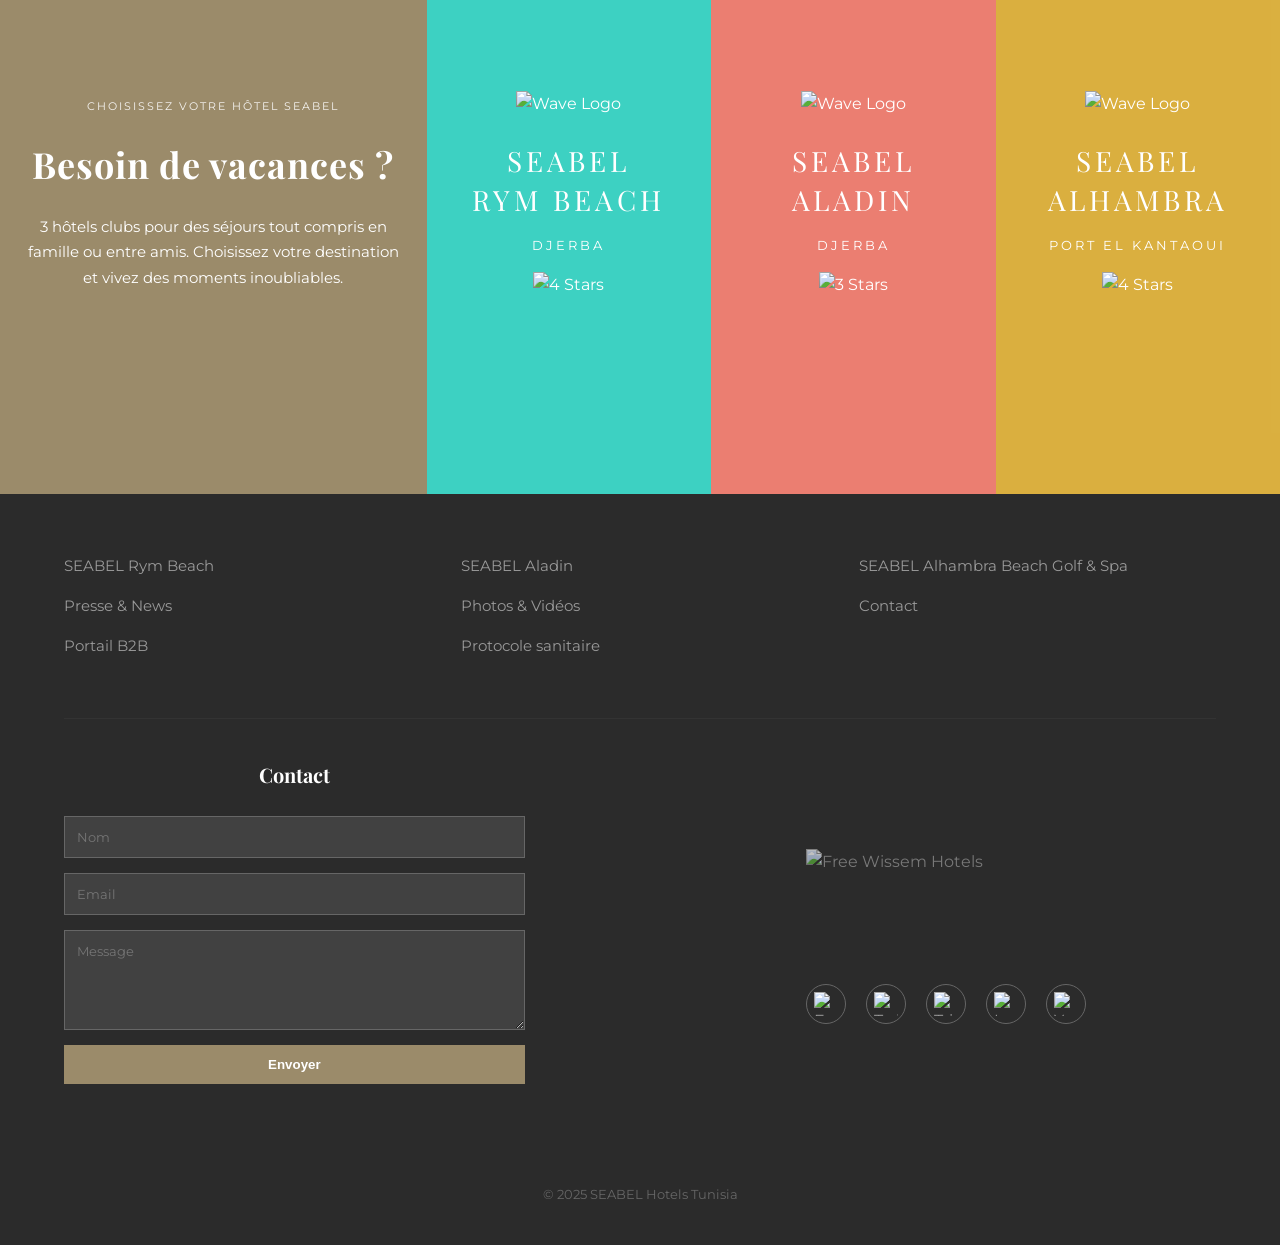
==== commit 166c0bce: "new footer" ====
--- a/index.html
+++ b/index.html
@@ -15,7 +15,9 @@
         <div class="header-container">
             <div class="header-left">
                 <input type="checkbox" id="menu-toggle" class="menu-toggle">
+                <label for="menu-toggle" class="menu-overlay"></label>
                 <nav class="side-menu">
+                    <label for="menu-toggle" class="close-menu">&times;</label>
                     <ul>
                         <li><a href="#rym-beach">Seabel Rym Beach</a></li>
                         <li><a href="#aladin">Seabel Aladin</a></li>
@@ -31,12 +33,25 @@
                 </label>
                 
                 <div class="language-selector">
-                    <span class="current-lang">FR</span>
+                    <input type="checkbox" id="lang-toggle" class="lang-toggle">
+                    <input type="radio" name="lang" id="lang-fr" class="lang-radio" checked>
+                    <input type="radio" name="lang" id="lang-en" class="lang-radio">
+                    <input type="radio" name="lang" id="lang-deu" class="lang-radio">
+                    <label for="lang-toggle" class="current-lang">
+                        <span class="lang-fr-text">FR</span>
+                        <span class="lang-en-text">EN</span>
+                        <span class="lang-deu-text">DEU</span>
+                    </label>
+                    <ul class="lang-menu">
+                        <li><label for="lang-fr">FR</label></li>
+                        <li><label for="lang-en">EN</label></li>
+                        <li><label for="lang-deu">DEU</label></li>
+                    </ul>
                 </div>
             </div>
             
             <div class="header-center">
-                <img src="https://slelguoygbfzlpylpxfs.supabase.co/storage/v1/object/public/test-clones/bacaa8ed-efd0-432f-a0ac-5a712ea986ef-seabelhotels-com/assets/images/seabel_hotels_logo-11.svg" alt="Free Wissem Hotels" class="logo">
+                <img src="https://slelguoygbfzlpylpxfs.supabase.co/storage/v1/object/public/test-clones/bacaa8ed-efd0-432f-a0ac-5a712ea986ef-seabelhotels-com/assets/images/seabel_hotels_logo-11.svg" alt="seabel Hotels" class="logo">
                 
             </div>
             
@@ -70,7 +85,6 @@
             <!-- Slide 1 -->
             <div class="slide" style="background-image: url('https://slelguoygbfzlpylpxfs.supabase.co/storage/v1/object/public/test-clones/bacaa8ed-efd0-432f-a0ac-5a712ea986ef-seabelhotels-com/assets/images/Slide-seabel-hotels-1-1-13.jpg')">
                 <div class="slide-content">
-                    <div class="slide-location">DJERBA</div>
                     <img src="https://slelguoygbfzlpylpxfs.supabase.co/storage/v1/object/public/test-clones/bacaa8ed-efd0-432f-a0ac-5a712ea986ef-seabelhotels-com/assets/images/Logo_slide_rym_beach-4.png" alt="Rym Beach Logo" class="slide-logo">
                     <h1 class="slide-title">Le charme discret</h1>
                     <div class="slide-hotel">SEABEL RYM BEACH</div>
@@ -82,7 +96,6 @@
             <!-- Slide 2 -->
             <div class="slide" style="background-image: url('https://slelguoygbfzlpylpxfs.supabase.co/storage/v1/object/public/test-clones/bacaa8ed-efd0-432f-a0ac-5a712ea986ef-seabelhotels-com/assets/images/Slide_aladin_home-14.jpg')">
                 <div class="slide-content">
-                    <div class="slide-location">DJERBA</div>
                     <img src="https://slelguoygbfzlpylpxfs.supabase.co/storage/v1/object/public/test-clones/bacaa8ed-efd0-432f-a0ac-5a712ea986ef-seabelhotels-com/assets/images/Logo_aladin_slide-5.png" alt="Aladin Logo" class="slide-logo">
                     <h1 class="slide-title">L'authenticité retrouvée</h1>
                     <div class="slide-hotel">SEABEL ALADIN</div>
@@ -94,7 +107,6 @@
             <!-- Slide 3 -->
             <div class="slide" style="background-image: url('https://slelguoygbfzlpylpxfs.supabase.co/storage/v1/object/public/test-clones/bacaa8ed-efd0-432f-a0ac-5a712ea986ef-seabelhotels-com/assets/images/Slide_alhambra_home-15.jpg')">
                 <div class="slide-content">
-                    <div class="slide-location">PORT EL KANTAOUI</div>
                     <img src="https://slelguoygbfzlpylpxfs.supabase.co/storage/v1/object/public/test-clones/bacaa8ed-efd0-432f-a0ac-5a712ea986ef-seabelhotels-com/assets/images/Logo_slide_alhambra-6.png" alt="Alhambra Logo" class="slide-logo">
                     <h1 class="slide-title">Le luxe paisible</h1>
                     <div class="slide-hotel">SEABEL ALHAMBRA</div>
@@ -103,6 +115,14 @@
                 </div>
             </div>
         </div>
+        
+        <!-- Navigation Arrows -->
+        <label for="slide3" class="slider-arrow arrow-left arrow-left-1">‹</label>
+        <label for="slide2" class="slider-arrow arrow-right arrow-right-1">›</label>
+        <label for="slide1" class="slider-arrow arrow-left arrow-left-2">‹</label>
+        <label for="slide3" class="slider-arrow arrow-right arrow-right-2">›</label>
+        <label for="slide2" class="slider-arrow arrow-left arrow-left-3">‹</label>
+        <label for="slide1" class="slider-arrow arrow-right arrow-right-3">›</label>
         
         <!-- Navigation -->
         <div class="slider-nav">
@@ -191,18 +211,38 @@
             </div>
             
             <div class="footer-bottom">
-                <img src="https://slelguoygbfzlpylpxfs.supabase.co/storage/v1/object/public/test-clones/bacaa8ed-efd0-432f-a0ac-5a712ea986ef-seabelhotels-com/assets/images/seabel_hotels_logo-11.svg" alt="Free Wissem Hotels" class="footer-logo">
-                
-                <div class="social-icons">
-                    <a href="https://www.facebook.com/seabelhotels" class="social-icon">f</a>
-                    <a href="https://x.com/seabelhotels" class="social-icon">t</a>
-                    <a href="https://www.tripadvisor.com/Search?q=seabel+hotels#&ssrc=a&o=0" class="social-icon">T</a>
-                    <a href="https://www.instagram.com/seabelhotels/" class="social-icon">i</a>
-                    <a href="https://www.youtube.com/channel/UCIEZ0wWvn6tGSqJVrfM0qOQ" class="social-icon">y</a>
+                <form class="footer-form">
+                    <h3>Contact</h3>
+                    <input type="text" name="name" placeholder="Nom" required>
+                    <input type="email" name="email" placeholder="Email" required>
+                    <textarea name="message" placeholder="Message" required></textarea>
+                    <button type="submit">Envoyer</button>
+                </form>
+                
+                <div class="footer-left">
+                    <img src="https://slelguoygbfzlpylpxfs.supabase.co/storage/v1/object/public/test-clones/bacaa8ed-efd0-432f-a0ac-5a712ea986ef-seabelhotels-com/assets/images/seabel_hotels_logo-11.svg" alt="Free Wissem Hotels" class="footer-logo">
+                    
+                    <div class="social-icons">
+                        <a href="https://www.facebook.com/seabelhotels" class="social-icon">
+                            <img src="https://cdn-icons-png.flaticon.com/512/733/733547.png" alt="Facebook">
+                        </a>
+                        <a href="https://x.com/seabelhotels" class="social-icon">
+                            <img src="https://cdn-icons-png.flaticon.com/512/733/733579.png" alt="Twitter">
+                        </a>
+                        <a href="https://www.tripadvisor.com/Search?q=seabel+hotels#&ssrc=a&o=0" class="social-icon">
+                            <img src="https://cdn-icons-png.flaticon.com/512/2504/2504802.png" alt="TripAdvisor">
+                        </a>
+                        <a href="https://www.instagram.com/seabelhotels/" class="social-icon">
+                            <img src="https://cdn-icons-png.flaticon.com/512/733/733558.png" alt="Instagram">
+                        </a>
+                        <a href="https://www.youtube.com/channel/UCIEZ0wWvn6tGSqJVrfM0qOQ" class="social-icon">
+                            <img src="https://cdn-icons-png.flaticon.com/512/733/733646.png" alt="YouTube">
+                        </a>
+                    </div>
                 </div>
                 
                 <div class="copyright">
-                    © 2025 SEABEL Hotels Tunisia | Powered by GAME TEAM
+                    © 2025 SEABEL Hotels Tunisia
                 </div>
             </div>
         </div>
@@ -210,9 +250,4 @@
 
     
 </body>
-</html>
-
-
-
-
-
+</html>
--- a/styles.css
+++ b/styles.css
@@ -173,12 +173,65 @@
 }
 
 .language-selector {
+    position: relative;
+}
+
+.lang-toggle,
+.lang-radio {
+    display: none;
+}
+
+.current-lang {
     color: var(--color-white);
     font-size: 14px;
     font-weight: 500;
     padding: 8px 16px;
     border: 1px solid rgba(255, 255, 255, 0.3);
     cursor: pointer;
+    display: block;
+}
+
+.current-lang span {
+    display: none;
+}
+
+#lang-fr:checked ~ .current-lang .lang-fr-text,
+#lang-en:checked ~ .current-lang .lang-en-text,
+#lang-deu:checked ~ .current-lang .lang-deu-text {
+    display: inline;
+}
+
+.lang-menu {
+    position: absolute;
+    top: 100%;
+    right: 0;
+    background: var(--color-header-bg);
+    list-style: none;
+    margin-top: 5px;
+    opacity: 0;
+    visibility: hidden;
+    transition: all 0.3s ease;
+}
+
+.lang-toggle:checked ~ .lang-menu {
+    opacity: 1;
+    visibility: visible;
+}
+
+.lang-menu li {
+    padding: 0;
+}
+
+.lang-menu label {
+    display: block;
+    padding: 10px 20px;
+    color: var(--color-white);
+    cursor: pointer;
+    transition: background 0.3s ease;
+}
+
+.lang-menu label:hover {
+    background: rgba(255, 255, 255, 0.1);
 }
 
 .header-center {
@@ -189,7 +242,7 @@
 }
 
 .logo {
-    height: 50px;
+    height: 70px;
     display: block;
 }
 
@@ -275,10 +328,21 @@
     padding: 100px 40px 40px;
     z-index: 998;
     box-shadow: 2px 0 10px rgba(0, 0, 0, 0.3);
+    -ms-overflow-style: none;
+    scrollbar-width: none;
+}
+
+.side-menu::-webkit-scrollbar {
+    display: none;
 }
 
 .menu-toggle:checked ~ .side-menu {
     left: 0;
+}
+
+.menu-toggle:checked ~ .menu-overlay {
+    opacity: 1;
+    visibility: visible;
 }
 
 .close-menu {
@@ -290,6 +354,7 @@
     cursor: pointer;
     line-height: 1;
     transition: color 0.3s ease;
+    z-index: 999;
 }
 
 .close-menu:hover {
@@ -390,7 +455,7 @@
     left: 0;
     right: 0;
     bottom: 0;
-    background: linear-gradient(to bottom, rgba(0,0,0,0.2) 0%, rgba(0,0,0,0.4) 100%);
+    background: linear-gradient(to bottom, rgba(0,0,0,0.1) 0%, rgba(0,0,0,0.2) 100%);
 }
 
 /* Slider Arrows */
@@ -759,22 +824,196 @@
 }
 
 .footer-bottom {
-    text-align: center;
+    display: flex;
+    justify-content: space-between;
+    align-items: flex-start;
     padding-top: 40px;
     border-top: 1px solid #333333;
+    flex-wrap: wrap;
+    gap: 80px;
+}
+
+.footer-left {
+    display: flex;
+    flex-direction: column;
+    gap: 15px;
+    margin-right: 130px;
+    margin-top: 90px;
+
+}
+
+.footer-form {
+    display: flex;
+    flex-direction: column;
+    gap: 15px;
+    max-width: 40%;
+    width: 85%;
+}
+
+.footer-form h3 {
+    color: var(--color-white);
+    font-size: 20px;
+    margin-bottom: 10px;
+    text-align: center;
+}
+
+.footer-form input,
+.footer-form textarea {
+    padding: 12px;
+    background: rgba(255, 255, 255, 0.1);
+    border: 1px solid #666666;
+    color: var(--color-white);
+    font-family: var(--font-body);
+}
+
+.footer-form textarea {
+    min-height: 100px;
+    resize: vertical;
+}
+
+.footer-form button {
+    padding: 12px;
+    background: var(--color-primary);
+    color: var(--color-white);
+    border: none;
+    cursor: pointer;
+    font-weight: 600;
+    transition: background 0.3s ease;
+}
+
+.footer-form button:hover {
+    background: #8a7a5a;
+}
+
+.copyright {
+    width: 100%;
+    text-align: center;
+    font-size: 13px;
+    color: #666666;
+    margin-top: 20px;
+}
+
+/* Responsive Design */
+@media (max-width: 1024px) {
+    .header-center {
+        position: static;
+        transform: none;
+    }
+    
+    .slide-title {
+        font-size: 48px;
+    }
+    
+    .hotels-showcase {
+        flex-wrap: wrap;
+    }
+    
+    .hotel-panel {
+        min-width: 50%;
+        min-height: 400px;
+    }
+}
+
+@media (max-width: 768px) {
+    .header-container {
+        flex-wrap: wrap;
+    }
+    
+    .header-center {
+        order: -1;
+        width: 100%;
+        margin-bottom: 20px;
+    }
+    
+    .app-badges {
+        display: none;
+    }
+    
+    .slide-title {
+        font-size: 36px;
+    }
+    
+    .slide-location,
+    .slide-hotel {
+        font-size: 12px;
+        letter-spacing: 2px;
+    }
+    
+    .about-section {
+        padding: 60px 0;
+    }
+    
+    .about-title {
+        font-size: 32px;
+    }
+    
+    .hotels-showcase {
+        flex-direction: column;
+    }
+    
+    .hotel-panel {
+        min-width: 100%;
+        min-height: 400px;
+    }
+    
+    .hotel-panel:hover {
+        flex: 1;
+    }
+    
+    .panel-selection {
+        flex: 1;
+    }
+    
+    .footer-columns {
+        grid-template-columns: 1fr;
+        gap: 30px;
+    }
+}
+
+@media (max-width: 480px) {
+    .header {
+        padding: 15px 0;
+    }
+    
+    .logo {
+        height: 40px;
+    }
+    
+    .reserve-button {
+        padding: 10px 24px;
+        font-size: 11px;
+    }
+    
+    .slide-title {
+        font-size: 28px;
+    }
+    
+    .slide-logo {
+        height: 60px;
+    }
+    
+    .about-title {
+        font-size: 28px;
+    }
+    
+    .selection-title {
+        font-size: 28px;
+    }
+    
+    .hotel-name {
+        font-size: 22px;
+        letter-spacing: 2px;
+    }
 }
 
 .footer-logo {
-    height: 50px;
-    margin-bottom: 30px;
+    height: 120px;
     opacity: 0.7;
 }
 
 .social-icons {
     display: flex;
-    justify-content: center;
     gap: 20px;
-    margin-bottom: 30px;
 }
 
 .social-icon {
@@ -788,6 +1027,13 @@
     color: #999999;
     font-size: 16px;
     transition: all 0.3s ease;
+    overflow: hidden;
+}
+
+.social-icon img {
+    width: 24px;
+    height: 24px;
+    object-fit: contain;
 }
 
 .social-icon:hover {
@@ -795,121 +1041,3 @@
     border-color: var(--color-primary);
     color: var(--color-white);
 }
-
-.copyright {
-    font-size: 13px;
-    color: #666666;
-}
-
-/* Responsive Design */
-@media (max-width: 1024px) {
-    .header-center {
-        position: static;
-        transform: none;
-    }
-    
-    .slide-title {
-        font-size: 48px;
-    }
-    
-    .hotels-showcase {
-        flex-wrap: wrap;
-    }
-    
-    .hotel-panel {
-        min-width: 50%;
-        min-height: 400px;
-    }
-}
-
-@media (max-width: 768px) {
-    .header-container {
-        flex-wrap: wrap;
-    }
-    
-    .header-center {
-        order: -1;
-        width: 100%;
-        margin-bottom: 20px;
-    }
-    
-    .app-badges {
-        display: none;
-    }
-    
-    .slide-title {
-        font-size: 36px;
-    }
-    
-    .slide-location,
-    .slide-hotel {
-        font-size: 12px;
-        letter-spacing: 2px;
-    }
-    
-    .about-section {
-        padding: 60px 0;
-    }
-    
-    .about-title {
-        font-size: 32px;
-    }
-    
-    .hotels-showcase {
-        flex-direction: column;
-    }
-    
-    .hotel-panel {
-        min-width: 100%;
-        min-height: 400px;
-    }
-    
-    .hotel-panel:hover {
-        flex: 1;
-    }
-    
-    .panel-selection {
-        flex: 1;
-    }
-    
-    .footer-columns {
-        grid-template-columns: 1fr;
-        gap: 30px;
-    }
-}
-
-@media (max-width: 480px) {
-    .header {
-        padding: 15px 0;
-    }
-    
-    .logo {
-        height: 40px;
-    }
-    
-    .reserve-button {
-        padding: 10px 24px;
-        font-size: 11px;
-    }
-    
-    .slide-title {
-        font-size: 28px;
-    }
-    
-    .slide-logo {
-        height: 60px;
-    }
-    
-    .about-title {
-        font-size: 28px;
-    }
-    
-    .selection-title {
-        font-size: 28px;
-    }
-    
-    .hotel-name {
-        font-size: 22px;
-        letter-spacing: 2px;
-    }
-}
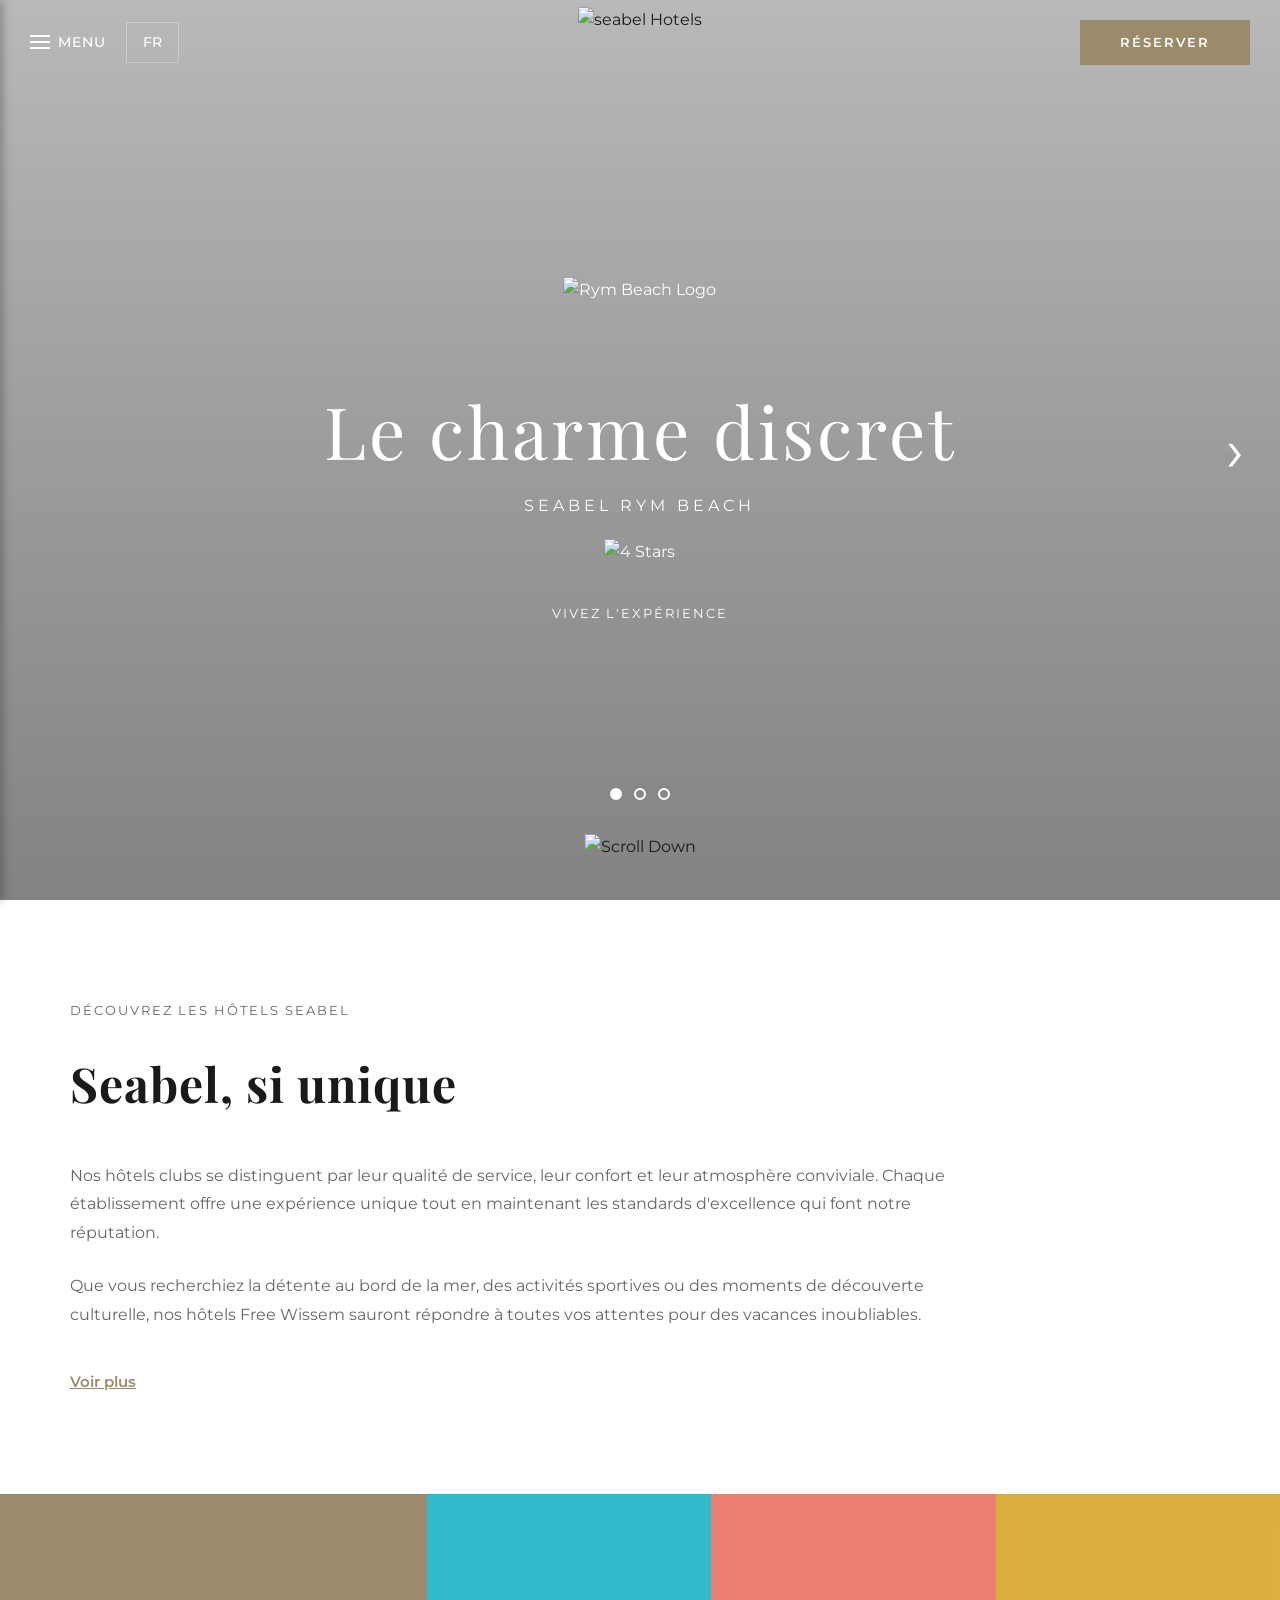
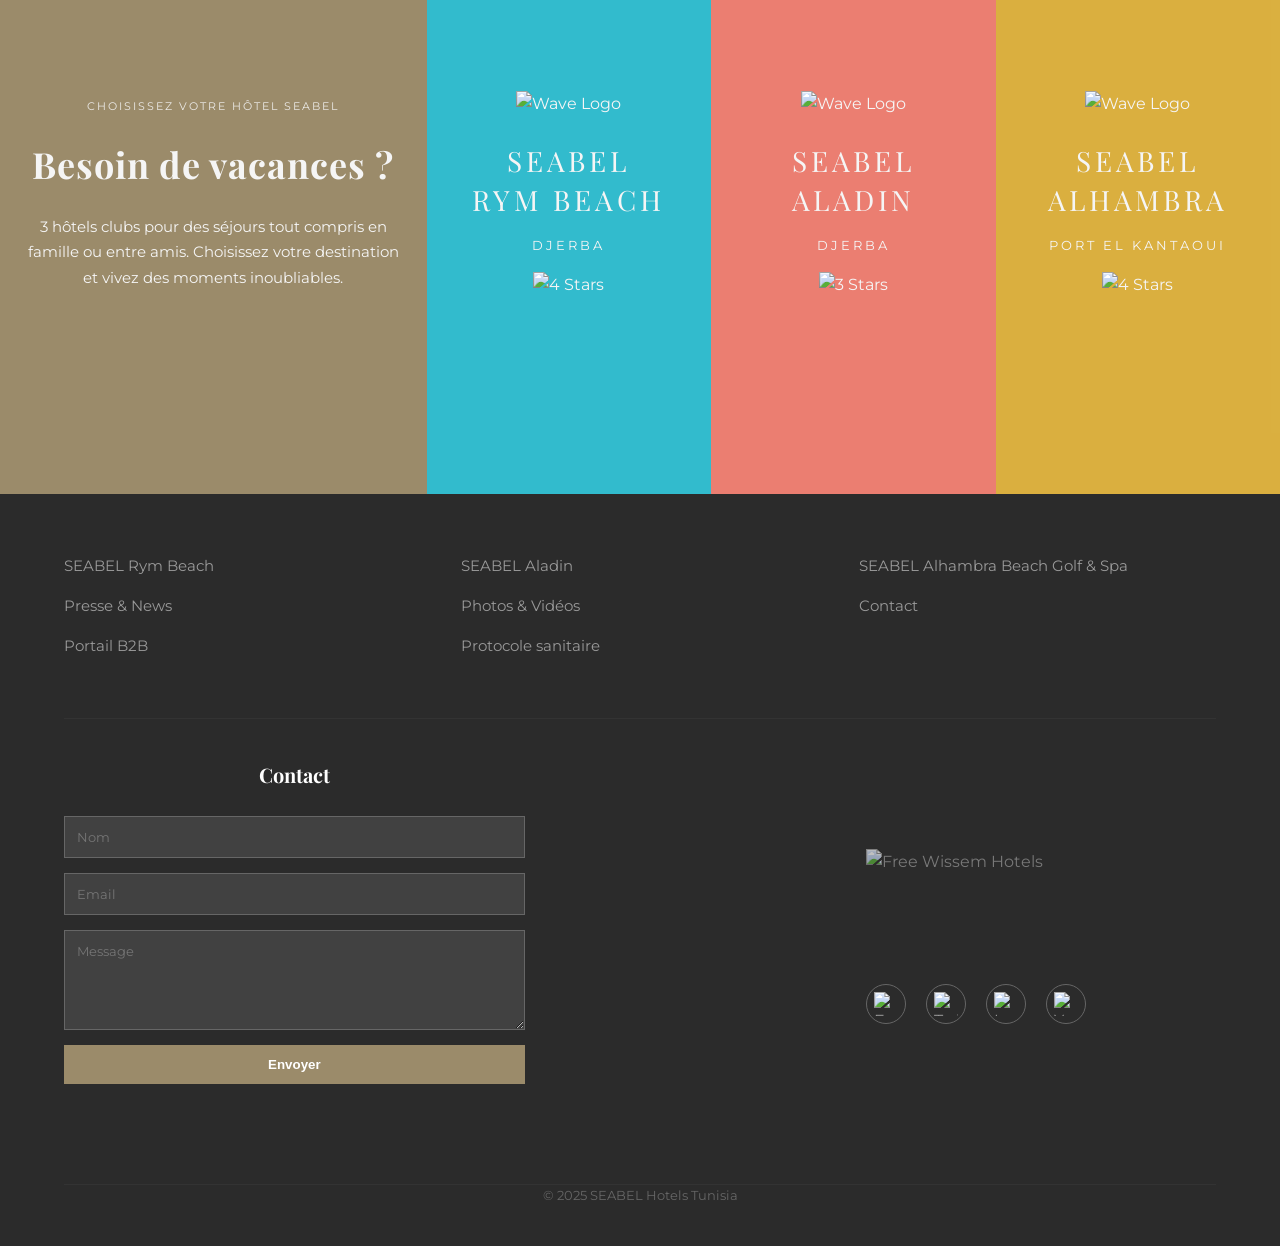
==== commit 33fae661: "final page:rym beach" ====
--- a/index.html
+++ b/index.html
@@ -19,9 +19,9 @@
                 <nav class="side-menu">
                     <label for="menu-toggle" class="close-menu">&times;</label>
                     <ul>
-                        <li><a href="#rym-beach">Seabel Rym Beach</a></li>
-                        <li><a href="#aladin">Seabel Aladin</a></li>
-                        <li><a href="#alhambra">Seabel Alhambra Beach Golf & Spa</a></li>
+                        <li><a href="rymbeach.html">Seabel Rym Beach</a></li>
+                        <li><a href="aladin.html">SeabelAladin</a></li>
+                        <li><a href="alhambra.html">Seabel Alhambra Beach Golf & Spa</a></li>
                         <li><a href="#press">Presse & News</a></li>
                         <li><a href="#contact">Contact</a></li>
                         <li><a href="#protocol">Protocole sanitaire</a></li>
@@ -63,13 +63,11 @@
         <!-- Mobile Menu -->
         <nav class="mobile-menu">
             <ul>
-                <li><a href="#rym-beach">Seabel Rym Beach</a></li>
-                <li><a href="#aladin">SeabelAladin</a></li>
-                <li><a href="#alhambra">Seabel Alhambra Beach Golf & Spa</a></li>
+                <li><a href="rymbeach.html">Seabel Rym Beach</a></li>
+                <li><a href="aladin.html">SeabelAladin</a></li>
+                <li><a href="alhambra.html">Seabel Alhambra Beach Golf & Spa</a></li>
                 <li><a href="#press">Presse & News</a></li>
                 <li><a href="#media">Photos & Vidéos</a></li>
-                <li><a href="#contact">Contact</a></li>
-                <li><a href="#b2b">Portail B2B</a></li>
                 <li><a href="#protocol">Protocole sanitaire</a></li>
             </ul>
         </nav>
@@ -162,32 +160,32 @@
         </div>
         
 
-        <div class="hotel-panel panel-rym" style="background-image: url('https://slelguoygbfzlpylpxfs.supabase.co/storage/v1/object/public/test-clones/bacaa8ed-efd0-432f-a0ac-5a712ea986ef-seabelhotels-com/assets/images/vignette_seabel_rym-20.jpg')">
+        <a href="rymbeach.html" class="hotel-panel panel-rym" style="background-image: url('https://slelguoygbfzlpylpxfs.supabase.co/storage/v1/object/public/test-clones/bacaa8ed-efd0-432f-a0ac-5a712ea986ef-seabelhotels-com/assets/images/vignette_seabel_rym-20.jpg')">
             <div class="panel-content">
                 <img src="https://slelguoygbfzlpylpxfs.supabase.co/storage/v1/object/public/test-clones/bacaa8ed-efd0-432f-a0ac-5a712ea986ef-seabelhotels-com/assets/images/seabel_hotels_sigle_blanc-10.svg" alt="Wave Logo" class="hotel-wave">
                 <h3 class="hotel-name">SEABEL<br>RYM BEACH</h3>
                 <div class="hotel-location">DJERBA</div>
                 <img src="https://slelguoygbfzlpylpxfs.supabase.co/storage/v1/object/public/test-clones/bacaa8ed-efd0-432f-a0ac-5a712ea986ef-seabelhotels-com/assets/images/4_Stars-7.png" alt="4 Stars" class="hotel-stars">
             </div>
-        </div>
-        
-        <div class="hotel-panel panel-aladin" style="background-image: url('https://slelguoygbfzlpylpxfs.supabase.co/storage/v1/object/public/test-clones/bacaa8ed-efd0-432f-a0ac-5a712ea986ef-seabelhotels-com/assets/images/vignette_seabel_aladin-21.jpg')">
+        </a>
+        
+        <a href="aladin.html" class="hotel-panel panel-aladin" style="background-image: url('https://slelguoygbfzlpylpxfs.supabase.co/storage/v1/object/public/test-clones/bacaa8ed-efd0-432f-a0ac-5a712ea986ef-seabelhotels-com/assets/images/vignette_seabel_aladin-21.jpg')">
             <div class="panel-content">
                 <img src="https://slelguoygbfzlpylpxfs.supabase.co/storage/v1/object/public/test-clones/bacaa8ed-efd0-432f-a0ac-5a712ea986ef-seabelhotels-com/assets/images/seabel_hotels_sigle_blanc-10.svg" alt="Wave Logo" class="hotel-wave">
                 <h3 class="hotel-name">SEABEL<br>ALADIN</h3>
                 <div class="hotel-location">DJERBA</div>
                 <img src="https://slelguoygbfzlpylpxfs.supabase.co/storage/v1/object/public/test-clones/bacaa8ed-efd0-432f-a0ac-5a712ea986ef-seabelhotels-com/assets/images/3_Stars-8.png" alt="3 Stars" class="hotel-stars">
             </div>
-        </div>
-        
-        <div class="hotel-panel panel-alhambra" style="background-image: url('https://slelguoygbfzlpylpxfs.supabase.co/storage/v1/object/public/test-clones/bacaa8ed-efd0-432f-a0ac-5a712ea986ef-seabelhotels-com/assets/images/vignette_seabel_alhambra-22.jpg')">
+        </a>
+        
+        <a href="alhambra.html" class="hotel-panel panel-alhambra" style="background-image: url('https://slelguoygbfzlpylpxfs.supabase.co/storage/v1/object/public/test-clones/bacaa8ed-efd0-432f-a0ac-5a712ea986ef-seabelhotels-com/assets/images/vignette_seabel_alhambra-22.jpg')">
             <div class="panel-content">
                 <img src="https://slelguoygbfzlpylpxfs.supabase.co/storage/v1/object/public/test-clones/bacaa8ed-efd0-432f-a0ac-5a712ea986ef-seabelhotels-com/assets/images/seabel_hotels_sigle_blanc-10.svg" alt="Wave Logo" class="hotel-wave">
                 <h3 class="hotel-name">SEABEL<br>ALHAMBRA</h3>
                 <div class="hotel-location">PORT EL KANTAOUI</div>
                 <img src="https://slelguoygbfzlpylpxfs.supabase.co/storage/v1/object/public/test-clones/bacaa8ed-efd0-432f-a0ac-5a712ea986ef-seabelhotels-com/assets/images/4_Stars-7.png" alt="4 Stars" class="hotel-stars">
             </div>
-        </div>
+        </a>
     </section>
 
     <!-- Footer -->
@@ -222,6 +220,8 @@
                 <div class="footer-left">
                     <img src="https://slelguoygbfzlpylpxfs.supabase.co/storage/v1/object/public/test-clones/bacaa8ed-efd0-432f-a0ac-5a712ea986ef-seabelhotels-com/assets/images/seabel_hotels_logo-11.svg" alt="Free Wissem Hotels" class="footer-logo">
                     
+                    
+                    
                     <div class="social-icons">
                         <a href="https://www.facebook.com/seabelhotels" class="social-icon">
                             <img src="https://cdn-icons-png.flaticon.com/512/733/733547.png" alt="Facebook">
@@ -229,9 +229,7 @@
                         <a href="https://x.com/seabelhotels" class="social-icon">
                             <img src="https://cdn-icons-png.flaticon.com/512/733/733579.png" alt="Twitter">
                         </a>
-                        <a href="https://www.tripadvisor.com/Search?q=seabel+hotels#&ssrc=a&o=0" class="social-icon">
-                            <img src="https://cdn-icons-png.flaticon.com/512/2504/2504802.png" alt="TripAdvisor">
-                        </a>
+                        
                         <a href="https://www.instagram.com/seabelhotels/" class="social-icon">
                             <img src="https://cdn-icons-png.flaticon.com/512/733/733558.png" alt="Instagram">
                         </a>
@@ -240,6 +238,7 @@
                         </a>
                     </div>
                 </div>
+                
                 
                 <div class="copyright">
                     © 2025 SEABEL Hotels Tunisia
--- a/styles.css
+++ b/styles.css
@@ -702,7 +702,7 @@
 }
 
 .panel-rym::before {
-    background: rgba(28, 201, 184, 0.85);
+    background: rgba(28, 180, 200, 0.9);
 }
 
 .panel-aladin::before {
@@ -714,18 +714,18 @@
 }
 
 .hotel-panel:hover::before {
-    opacity: 0.75;
+    opacity: 0.35;
 }
 
 .hotel-panel:hover {
-    flex: 1.2;
+    flex: 1.4;
 }
 
 .panel-content {
     position: relative;
     z-index: 10;
     text-align: center;
-    color: var(--color-white);
+    color: var(--color-light-gray);
     padding: 40px 20px;
 }
 
@@ -891,6 +891,8 @@
     font-size: 13px;
     color: #666666;
     margin-top: 20px;
+    border-top: 1px solid #333333;
+
 }
 
 /* Responsive Design */
@@ -1041,3 +1043,241 @@
     border-color: var(--color-primary);
     color: var(--color-white);
 }
+
+
+
+/* Reset & Base Styles */
+* {
+    box-sizing: border-box;
+    margin: 0;
+    padding: 0;
+    border-color: #e5e5e5;
+}
+
+
+
+
+
+.category-label {
+    font-family: "Montserrat", sans-serif;
+    font-size: 12px;
+    font-weight: 700;
+    text-transform: uppercase;
+    letter-spacing: 0.15em;
+    color: #79CBB1;
+    display: block;
+    margin-bottom: 10px;
+}
+
+.category-label.gold {
+    color: #8E7C55;
+}
+
+.quote-text {
+    font-family: "Montserrat", sans-serif;
+    font-size: 18px;
+    font-weight: 400;
+    font-style: italic;
+    line-height: 1.6;
+    color: #222222;
+}
+
+/* Layout Containers */
+.container {
+    width: 100%;
+    max-width: 1170px;
+    margin: 0 auto;
+    padding: 0 15px;
+}
+
+.section-padding {
+    padding: 100px 0;
+}
+
+
+.nav-link {
+    font-size: 14px;
+    font-weight: 600;
+    text-decoration: none;
+    color: #222222;
+    transition: color 0.3s ease;
+}
+
+.nav-link:hover {
+    color: #79CBB1;
+}
+
+/* Components Style */
+
+/* Booking Bar */
+.booking-bar {
+    background: #ffffff;
+    display: flex;
+    box-shadow: 0 10px 30px rgba(0, 0, 0, 0.1);
+    max-width: 1140px;
+    margin: -50px auto 0;
+    position: relative;
+    z-index: 10;
+}
+
+.booking-field {
+    flex: 1;
+    padding: 20px 25px;
+    border-right: 1px solid #e5e5e5;
+}
+
+.booking-field label {
+    font-size: 10px;
+    text-transform: uppercase;
+    font-weight: 700;
+    color: #777777;
+    margin-bottom: 5px;
+    display: block;
+}
+
+.booking-field .value {
+    font-size: 24px;
+    font-weight: 500;
+}
+
+.booking-btn {
+    background-color: #8E7C55;
+    color: #ffffff;
+    font-size: 12px;
+    font-weight: 700;
+    text-transform: uppercase;
+    letter-spacing: 0.1em;
+    padding: 0 40px;
+    display: flex;
+    align-items: center;
+    cursor: pointer;
+    transition: background-color 0.3s ease;
+}
+
+.booking-btn:hover {
+    background-color: #7a6a48;
+}
+
+/* Teal Thematic Section with Waves */
+.teal-section {
+    background-color: #79CBB1;
+    color: #ffffff;
+}
+
+.teal-section .section-title {
+    color: #ffffff;
+}
+
+.wave-pattern {
+    background-image: url("data:image/svg+xml,%3Csvg xmlns='http://www.w3.org/2000/svg' viewBox='0 0 1440 100'%3E%3Cpath fill='%23ffffff' fill-opacity='0.2' d='M0,64L48,58.7C96,53,192,43,288,48C384,53,480,75,576,80C672,85,768,75,864,64C960,53,1056,43,1152,42.7C1248,43,1344,53,1392,58.7L1440,64L1440,100L1392,100C1344,100,1248,100,1152,100C1056,100,960,100,864,100C768,100,672,100,576,100C480,100,384,100,288,100C192,100,96,100,48,100L0,100Z'%3E%3C/path%3E%3C/svg%3E");
+    background-repeat: repeat-x;
+    background-size: 1440px 100px;
+    height: 100px;
+    width: 100%;
+}
+
+/* Featured Overlay Card */
+.featured-card {
+    position: relative;
+    background: #ffffff;
+}
+
+.featured-card .content-box {
+    position: absolute;
+    bottom: 40px;
+    left: 40px;
+    background: #ffffff;
+    padding: 40px;
+    max-width: 400px;
+    box-shadow: 0 10px 30px rgba(0,0,0,0.05);
+}
+
+.teal-btn {
+    display: inline-block;
+    background-color: #79CBB1;
+    color: #ffffff;
+    padding: 12px 25px;
+    font-size: 12px;
+    font-weight: 700;
+    text-transform: uppercase;
+    text-decoration: none;
+    transition: opacity 0.3s;
+}
+
+.teal-btn:hover {
+    opacity: 0.9;
+}
+
+/* Contact Split Layout */
+.contact-section {
+    display: flex;
+    background-color: #F9F9F9;
+}
+
+.contact-left {
+    flex: 0 0 60%;
+    background-size: cover;
+    background-position: center;
+}
+
+.contact-right {
+    flex: 0 0 40%;
+    background-color: #ffffff;
+    padding: 80px 60px;
+}
+
+.contact-info-title {
+    font-size: 14px;
+    font-weight: 700;
+    color: #8E7C55;
+    margin-bottom: 10px;
+}
+
+.contact-number {
+    font-size: 32px;
+    color: #8E7C55;
+    font-weight: 300;
+    margin: 20px 0;
+}
+
+/* Responsive Breakpoints */
+@media (max-width: 1170px) {
+    .container {
+        padding: 0 30px;
+    }
+}
+
+@media (max-width: 991px) {
+    h1, .hero-heading {
+        font-size: 48px;
+    }
+    
+    .booking-bar {
+        flex-direction: column;
+        margin: 0 15px;
+    }
+    
+    .booking-field {
+        border-right: none;
+        border-bottom: 1px solid #e5e5e5;
+    }
+    
+    .contact-section {
+        flex-direction: column;
+    }
+    
+    .contact-right {
+        flex: 0 0 100%;
+        padding: 60px 30px;
+    }
+}
+
+@media (max-width: 767px) {
+    section {
+        padding: 60px 0;
+    }
+    
+    .section-title {
+        font-size: 28px;
+    }
+}
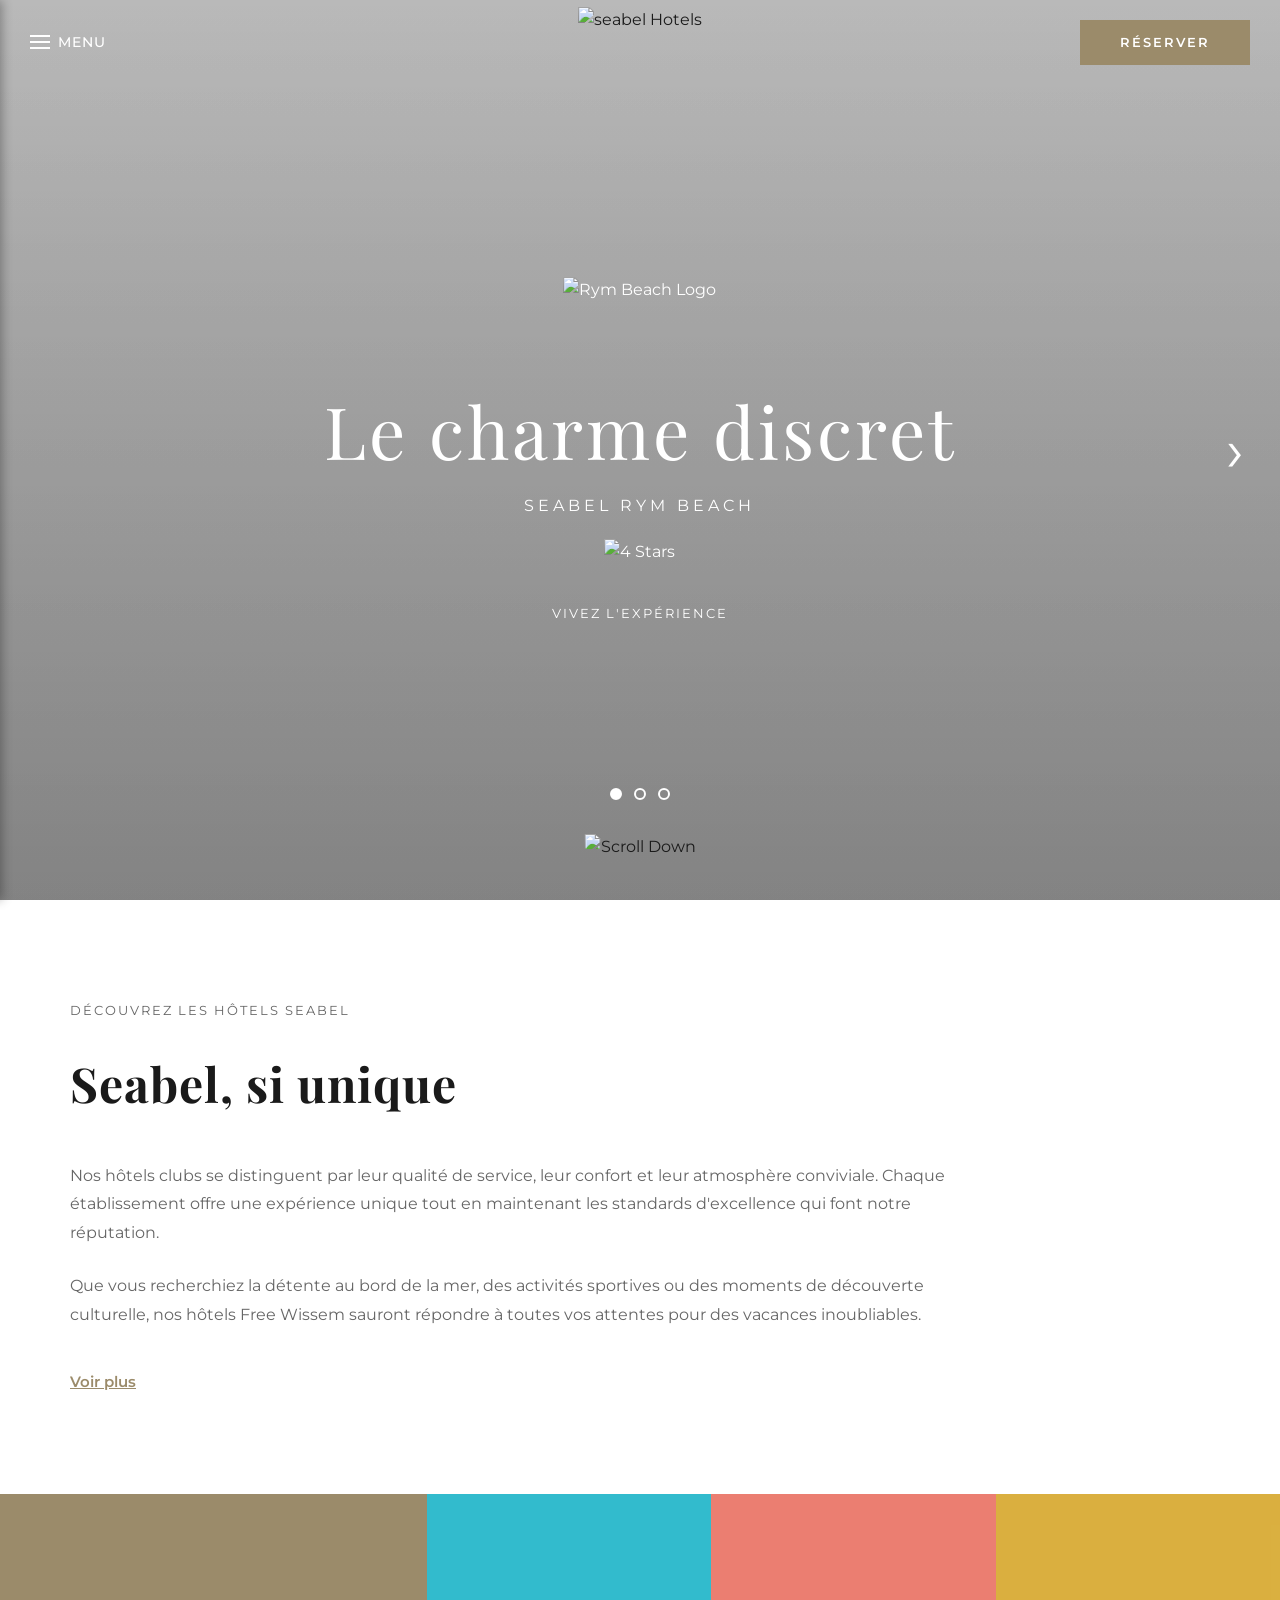
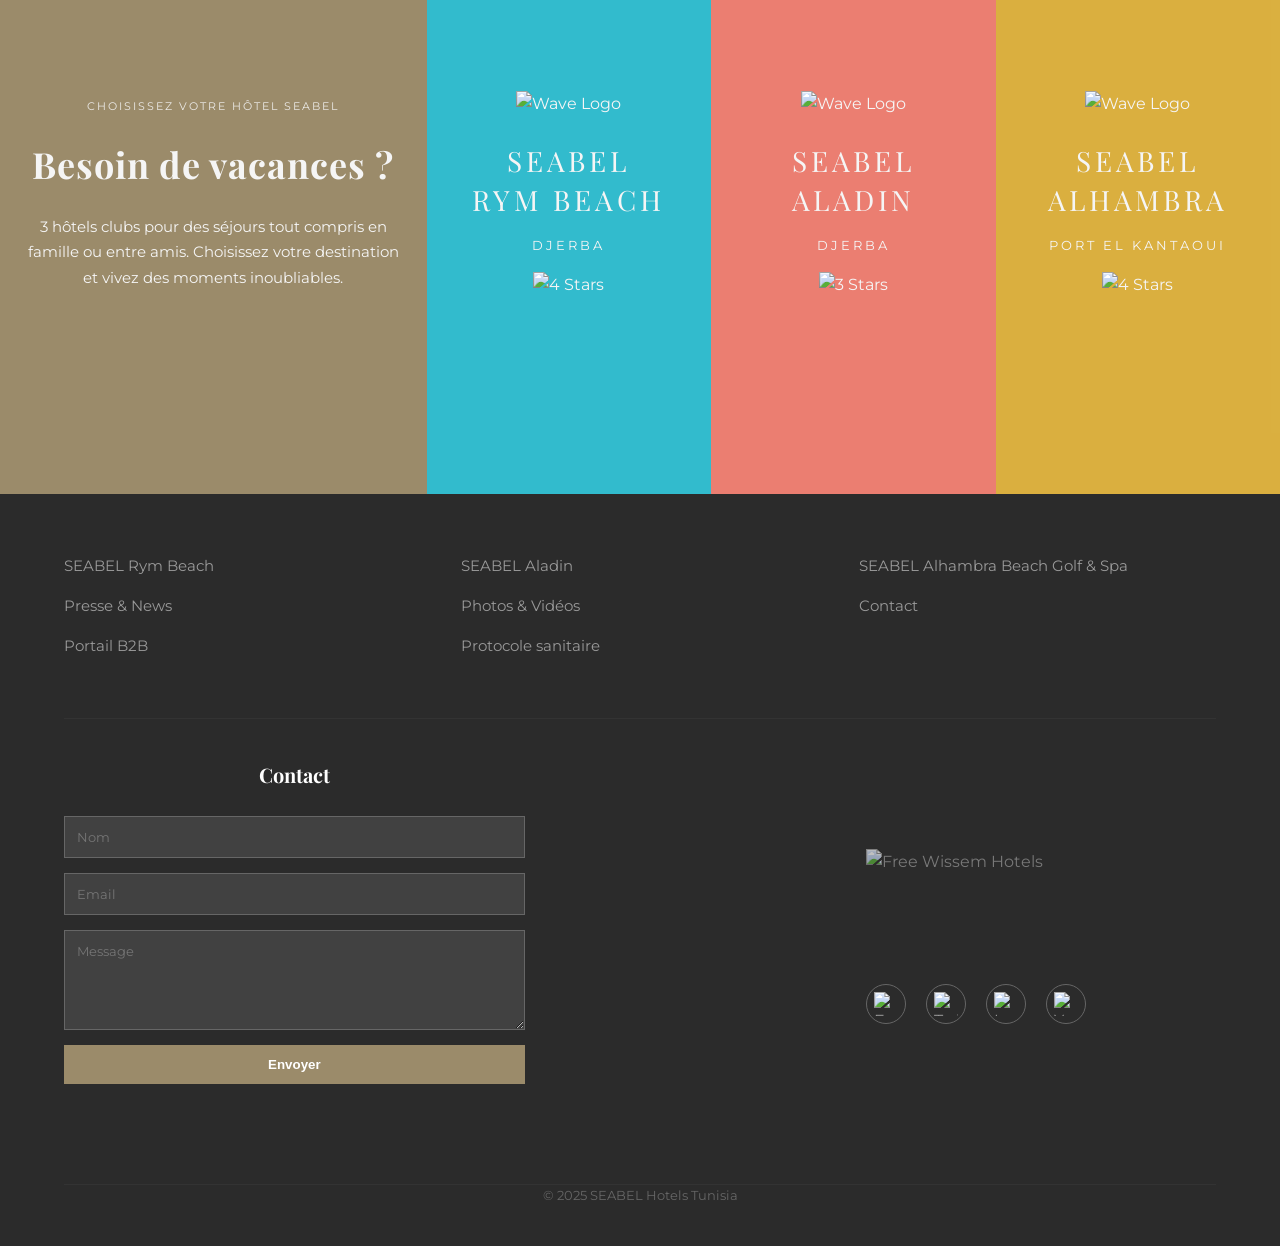
==== commit d3ee35d8: "final touch by wissem" ====
--- a/index.html
+++ b/index.html
@@ -32,22 +32,7 @@
                     <span class="menu-text">MENU</span>
                 </label>
                 
-                <div class="language-selector">
-                    <input type="checkbox" id="lang-toggle" class="lang-toggle">
-                    <input type="radio" name="lang" id="lang-fr" class="lang-radio" checked>
-                    <input type="radio" name="lang" id="lang-en" class="lang-radio">
-                    <input type="radio" name="lang" id="lang-deu" class="lang-radio">
-                    <label for="lang-toggle" class="current-lang">
-                        <span class="lang-fr-text">FR</span>
-                        <span class="lang-en-text">EN</span>
-                        <span class="lang-deu-text">DEU</span>
-                    </label>
-                    <ul class="lang-menu">
-                        <li><label for="lang-fr">FR</label></li>
-                        <li><label for="lang-en">EN</label></li>
-                        <li><label for="lang-deu">DEU</label></li>
-                    </ul>
-                </div>
+                
             </div>
             
             <div class="header-center">
@@ -81,7 +66,7 @@
         
         <div class="slides">
             <!-- Slide 1 -->
-            <div class="slide" style="background-image: url('https://slelguoygbfzlpylpxfs.supabase.co/storage/v1/object/public/test-clones/bacaa8ed-efd0-432f-a0ac-5a712ea986ef-seabelhotels-com/assets/images/Slide-seabel-hotels-1-1-13.jpg')">
+            <div class="slide" style="background-image: url('https://i.ytimg.com/vi/WDenDPIt_-E/maxresdefault.jpg')">
                 <div class="slide-content">
                     <img src="https://slelguoygbfzlpylpxfs.supabase.co/storage/v1/object/public/test-clones/bacaa8ed-efd0-432f-a0ac-5a712ea986ef-seabelhotels-com/assets/images/Logo_slide_rym_beach-4.png" alt="Rym Beach Logo" class="slide-logo">
                     <h1 class="slide-title">Le charme discret</h1>
@@ -92,7 +77,7 @@
             </div>
             
             <!-- Slide 2 -->
-            <div class="slide" style="background-image: url('https://slelguoygbfzlpylpxfs.supabase.co/storage/v1/object/public/test-clones/bacaa8ed-efd0-432f-a0ac-5a712ea986ef-seabelhotels-com/assets/images/Slide_aladin_home-14.jpg')">
+            <div class="slide" style="background-image: url('https://dynamic-media-cdn.tripadvisor.com/media/photo-o/10/93/29/7b/seabel-aladin-djerba.jpg?w=900&h=-1&s=1')">
                 <div class="slide-content">
                     <img src="https://slelguoygbfzlpylpxfs.supabase.co/storage/v1/object/public/test-clones/bacaa8ed-efd0-432f-a0ac-5a712ea986ef-seabelhotels-com/assets/images/Logo_aladin_slide-5.png" alt="Aladin Logo" class="slide-logo">
                     <h1 class="slide-title">L'authenticité retrouvée</h1>
@@ -103,7 +88,7 @@
             </div>
             
             <!-- Slide 3 -->
-            <div class="slide" style="background-image: url('https://slelguoygbfzlpylpxfs.supabase.co/storage/v1/object/public/test-clones/bacaa8ed-efd0-432f-a0ac-5a712ea986ef-seabelhotels-com/assets/images/Slide_alhambra_home-15.jpg')">
+            <div class="slide" style="background-image: url('https://www.seabelhotels.com/wp-content/uploads/2016/11/resto-8-1024x555.jpg')">
                 <div class="slide-content">
                     <img src="https://slelguoygbfzlpylpxfs.supabase.co/storage/v1/object/public/test-clones/bacaa8ed-efd0-432f-a0ac-5a712ea986ef-seabelhotels-com/assets/images/Logo_slide_alhambra-6.png" alt="Alhambra Logo" class="slide-logo">
                     <h1 class="slide-title">Le luxe paisible</h1>
--- a/styles.css
+++ b/styles.css
@@ -1,4 +1,3 @@
-/* Reset and Base Styles */
 * {
     margin: 0;
     padding: 0;
@@ -47,8 +46,7 @@
     padding: 0 24px;
 }
 
-/* Header Styles */
-/* cacher la checkbox */
+
 .menu-toggle {
     display: none;
 }
@@ -895,119 +893,6 @@
 
 }
 
-/* Responsive Design */
-@media (max-width: 1024px) {
-    .header-center {
-        position: static;
-        transform: none;
-    }
-    
-    .slide-title {
-        font-size: 48px;
-    }
-    
-    .hotels-showcase {
-        flex-wrap: wrap;
-    }
-    
-    .hotel-panel {
-        min-width: 50%;
-        min-height: 400px;
-    }
-}
-
-@media (max-width: 768px) {
-    .header-container {
-        flex-wrap: wrap;
-    }
-    
-    .header-center {
-        order: -1;
-        width: 100%;
-        margin-bottom: 20px;
-    }
-    
-    .app-badges {
-        display: none;
-    }
-    
-    .slide-title {
-        font-size: 36px;
-    }
-    
-    .slide-location,
-    .slide-hotel {
-        font-size: 12px;
-        letter-spacing: 2px;
-    }
-    
-    .about-section {
-        padding: 60px 0;
-    }
-    
-    .about-title {
-        font-size: 32px;
-    }
-    
-    .hotels-showcase {
-        flex-direction: column;
-    }
-    
-    .hotel-panel {
-        min-width: 100%;
-        min-height: 400px;
-    }
-    
-    .hotel-panel:hover {
-        flex: 1;
-    }
-    
-    .panel-selection {
-        flex: 1;
-    }
-    
-    .footer-columns {
-        grid-template-columns: 1fr;
-        gap: 30px;
-    }
-}
-
-@media (max-width: 480px) {
-    .header {
-        padding: 15px 0;
-    }
-    
-    .logo {
-        height: 40px;
-    }
-    
-    .reserve-button {
-        padding: 10px 24px;
-        font-size: 11px;
-    }
-    
-    .slide-title {
-        font-size: 28px;
-    }
-    
-    .slide-logo {
-        height: 60px;
-    }
-    
-    .about-title {
-        font-size: 28px;
-    }
-    
-    .selection-title {
-        font-size: 28px;
-    }
-    
-    .hotel-name {
-        font-size: 22px;
-        letter-spacing: 2px;
-    }
-}
-
 .footer-logo {
     height: 120px;
     opacity: 0.7;
@@ -1053,10 +938,6 @@
     padding: 0;
     border-color: #e5e5e5;
 }
-
-
-
-
 
 .category-label {
     font-family: "Montserrat", sans-serif;
@@ -1107,74 +988,6 @@
     color: #79CBB1;
 }
 
-/* Components Style */
-
-/* Booking Bar */
-.booking-bar {
-    background: #ffffff;
-    display: flex;
-    box-shadow: 0 10px 30px rgba(0, 0, 0, 0.1);
-    max-width: 1140px;
-    margin: -50px auto 0;
-    position: relative;
-    z-index: 10;
-}
-
-.booking-field {
-    flex: 1;
-    padding: 20px 25px;
-    border-right: 1px solid #e5e5e5;
-}
-
-.booking-field label {
-    font-size: 10px;
-    text-transform: uppercase;
-    font-weight: 700;
-    color: #777777;
-    margin-bottom: 5px;
-    display: block;
-}
-
-.booking-field .value {
-    font-size: 24px;
-    font-weight: 500;
-}
-
-.booking-btn {
-    background-color: #8E7C55;
-    color: #ffffff;
-    font-size: 12px;
-    font-weight: 700;
-    text-transform: uppercase;
-    letter-spacing: 0.1em;
-    padding: 0 40px;
-    display: flex;
-    align-items: center;
-    cursor: pointer;
-    transition: background-color 0.3s ease;
-}
-
-.booking-btn:hover {
-    background-color: #7a6a48;
-}
-
-/* Teal Thematic Section with Waves */
-.teal-section {
-    background-color: #79CBB1;
-    color: #ffffff;
-}
-
-.teal-section .section-title {
-    color: #ffffff;
-}
-
-.wave-pattern {
-    background-image: url("data:image/svg+xml,%3Csvg xmlns='http://www.w3.org/2000/svg' viewBox='0 0 1440 100'%3E%3Cpath fill='%23ffffff' fill-opacity='0.2' d='M0,64L48,58.7C96,53,192,43,288,48C384,53,480,75,576,80C672,85,768,75,864,64C960,53,1056,43,1152,42.7C1248,43,1344,53,1392,58.7L1440,64L1440,100L1392,100C1344,100,1248,100,1152,100C1056,100,960,100,864,100C768,100,672,100,576,100C480,100,384,100,288,100C192,100,96,100,48,100L0,100Z'%3E%3C/path%3E%3C/svg%3E");
-    background-repeat: repeat-x;
-    background-size: 1440px 100px;
-    height: 100px;
-    width: 100%;
-}
 
 /* Featured Overlay Card */
 .featured-card {
@@ -1239,45 +1052,3 @@
     font-weight: 300;
     margin: 20px 0;
 }
-
-/* Responsive Breakpoints */
-@media (max-width: 1170px) {
-    .container {
-        padding: 0 30px;
-    }
-}
-
-@media (max-width: 991px) {
-    h1, .hero-heading {
-        font-size: 48px;
-    }
-    
-    .booking-bar {
-        flex-direction: column;
-        margin: 0 15px;
-    }
-    
-    .booking-field {
-        border-right: none;
-        border-bottom: 1px solid #e5e5e5;
-    }
-    
-    .contact-section {
-        flex-direction: column;
-    }
-    
-    .contact-right {
-        flex: 0 0 100%;
-        padding: 60px 30px;
-    }
-}
-
-@media (max-width: 767px) {
-    section {
-        padding: 60px 0;
-    }
-    
-    .section-title {
-        font-size: 28px;
-    }
-}
